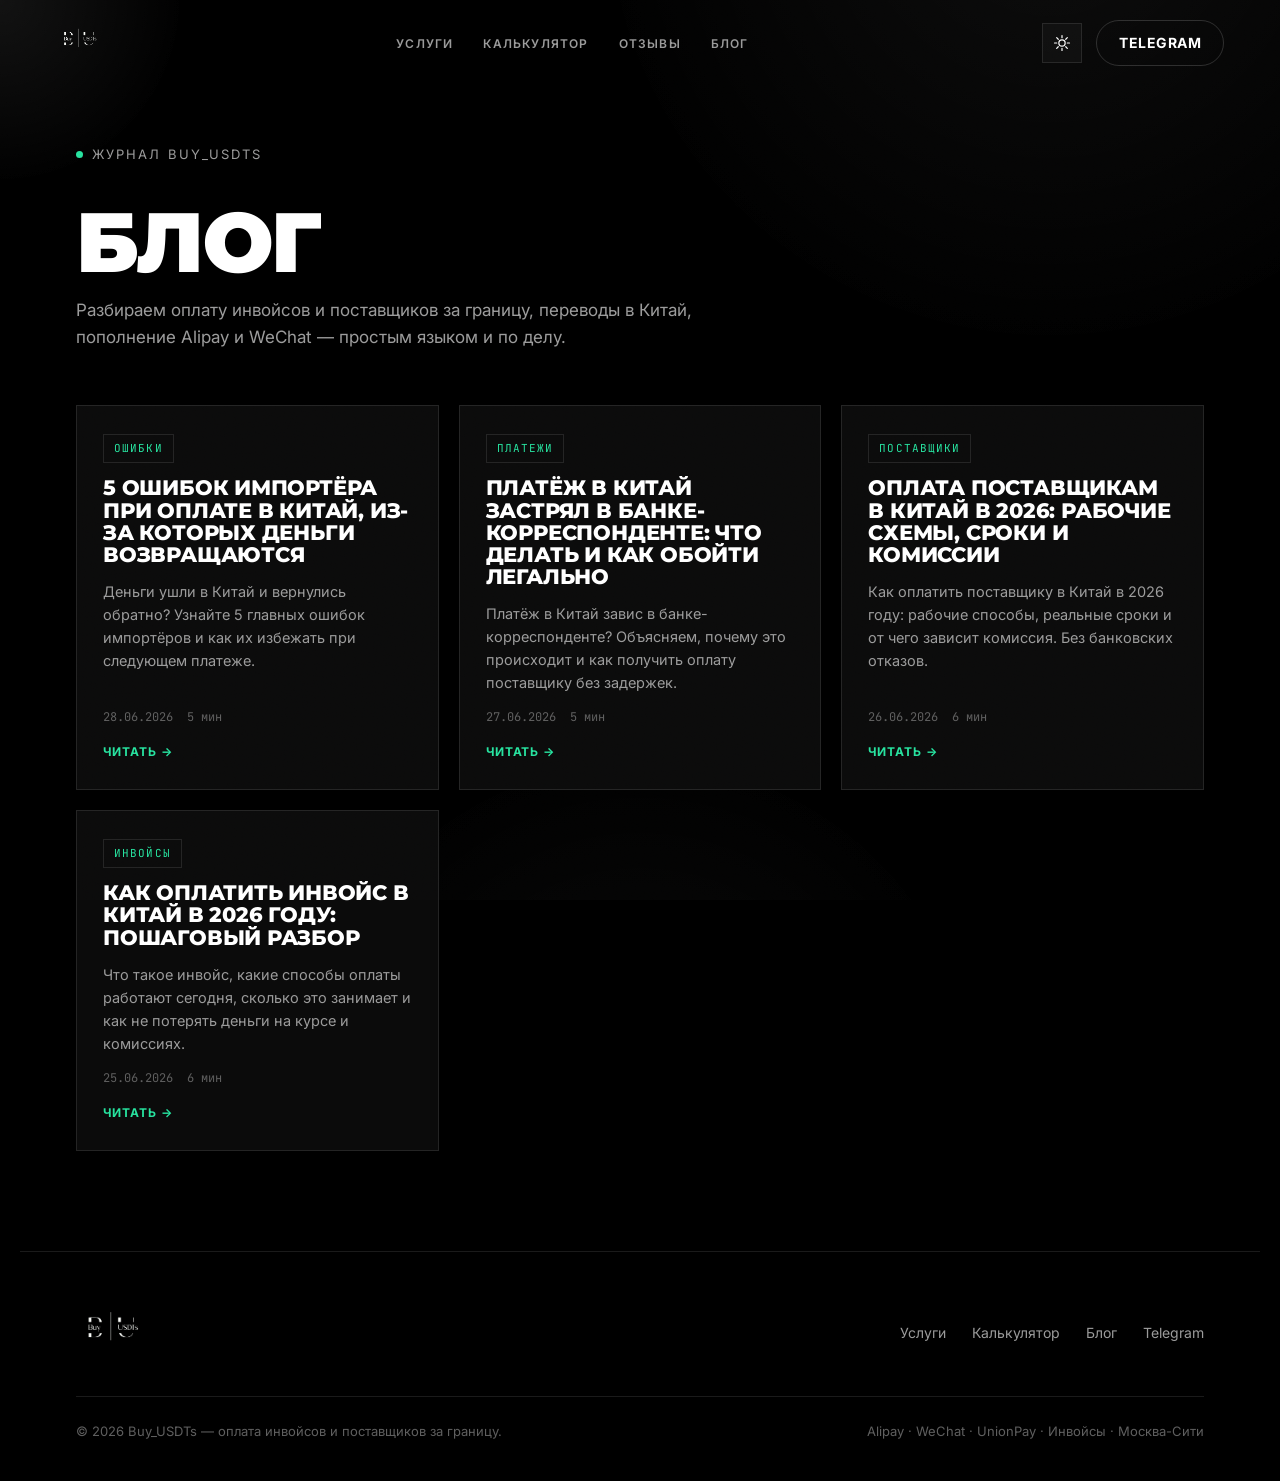
==== blog.html @ 66f0dea2 "favicon: иконка сайта — Tether-монета (favicon.ico + favicon.png)" ====
<!DOCTYPE html>
<html lang="ru">
<head>
<meta charset="UTF-8" />
<meta name="viewport" content="width=device-width, initial-scale=1.0" />
<title>Блог Buy_USDTs — оплата инвойсов, поставщиков и переводы за границу</title>
<meta name="description" content="Статьи Buy_USDTs: как оплачивать инвойсы за границу, платить поставщикам в Китай, пополнять Alipay и WeChat. Практические гайды простым языком." />
<meta name="keywords" content="оплата инвойсов, оплата поставщикам, оплата в Китай, пополнение Alipay, пополнение WeChat, международные переводы, блог" />
<link rel="canonical" href="https://buyusdtinvoice.ru/blog.html" />
<meta name="robots" content="index, follow, max-image-preview:large" />
<meta name="theme-color" content="#000000" />
<meta property="og:type" content="website" />
<meta property="og:locale" content="ru_RU" />
<meta property="og:title" content="Блог Buy_USDTs — оплата инвойсов и поставщиков за границу" />
<meta property="og:description" content="Практические статьи про оплату инвойсов, поставщиков и пополнение Alipay/WeChat простым языком." />
<meta property="og:url" content="https://buyusdtinvoice.ru/blog.html" />
<meta property="og:image" content="https://buyusdtinvoice.ru/logo.png" />
<link rel="icon" href="/favicon.ico" sizes="any" />
<link rel="icon" type="image/png" href="/favicon.png" />
<link rel="apple-touch-icon" href="/favicon.png" />
<link rel="preconnect" href="https://fonts.googleapis.com" />
<link rel="preconnect" href="https://fonts.gstatic.com" crossorigin />
<link href="https://fonts.googleapis.com/css2?family=Inter:wght@300;400;500;600;700&family=Montserrat:wght@600;700;800;900&family=Caveat:wght@500;600;700&family=JetBrains+Mono:wght@400;500&display=swap" rel="stylesheet" />
<link rel="stylesheet" href="styles.css" />
<!-- Yandex.Metrika counter -->
<script type="text/javascript">
   (function(m,e,t,r,i,k,a){m[i]=m[i]||function(){(m[i].a=m[i].a||[]).push(arguments)};m[i].l=1*new Date();for(var j=0;j<document.scripts.length;j++){if(document.scripts[j].src===r){return;}}k=e.createElement(t),a=e.getElementsByTagName(t)[0],k.async=1,k.src=r,a.parentNode.insertBefore(k,a)})(window,document,'script','https://mc.yandex.ru/metrika/tag.js?id=110149275','ym');
   ym(110149275,'init',{ssr:true,webvisor:true,clickmap:true,ecommerce:"dataLayer",accurateTrackBounce:true,trackLinks:true});
</script>
<noscript><div><img src="https://mc.yandex.ru/watch/110149275" style="position:absolute;left:-9999px;" alt="" /></div></noscript>
<!-- /Yandex.Metrika counter -->
</head>
<body>

<div class="grain" aria-hidden="true"></div>
<div class="ambient" aria-hidden="true"></div>
<div class="cursor-glow" aria-hidden="true"></div>
<div class="scroll-progress" id="scrollProgress" aria-hidden="true"></div>

<header class="nav scrolled" id="nav">
  <a href="index.html" class="brand" aria-label="Buy_USDTs — на главную">
    <img class="brand__logo" src="logo.png" alt="Buy_USDTs" />
  </a>
  <nav class="nav__links" aria-label="Основная навигация">
    <a href="index.html#services">Услуги</a>
    <a href="index.html#calc">Калькулятор</a>
    <a href="index.html#reviews">Отзывы</a>
    <a href="blog.html">Блог</a>
  </nav>
  <div class="nav__right">
    <button class="theme-toggle" id="themeToggle" aria-label="Переключить тему" title="Сменить тему">
      <svg class="theme-toggle__sun" viewBox="0 0 24 24" width="18" height="18" fill="none" stroke="currentColor" stroke-width="1.6"><circle cx="12" cy="12" r="4.2"/><path d="M12 2v3M12 19v3M2 12h3M19 12h3M4.9 4.9l2.1 2.1M17 17l2.1 2.1M19.1 4.9 17 7M7 17l-2.1 2.1" stroke-linecap="round"/></svg>
      <svg class="theme-toggle__moon" viewBox="0 0 24 24" width="18" height="18" fill="none" stroke="currentColor" stroke-width="1.6"><path d="M20 14.5A8 8 0 1 1 9.5 4a6.5 6.5 0 0 0 10.5 10.5Z" stroke-linejoin="round"/></svg>
    </button>
    <a href="https://t.me/Buy_USDTs_New" target="_blank" rel="noopener" class="btn btn--ghost nav__cta" data-magnetic><span>Telegram</span></a>
  </div>
</header>

<main class="subpage">
  <section class="blog-hero">
    <div class="eyebrow reveal"><span class="dot"></span>Журнал Buy_USDTs</div>
    <h1 class="reveal">Блог</h1>
    <p class="reveal">Разбираем оплату инвойсов и поставщиков за границу, переводы в Китай, пополнение Alipay и WeChat — простым языком и по делу.</p>
  </section>

  <div class="blog-grid" id="blogGrid">
    <!-- ARTICLES:START -->
    <a class="post-card reveal" href="blog/oshibki-importera-oplata-kitay.html">
      <span class="tag">Ошибки</span>
      <h2>5 ошибок импортёра при оплате в Китай, из-за которых деньги возвращаются</h2>
      <p>Деньги ушли в Китай и вернулись обратно? Узнайте 5 главных ошибок импортёров и как их избежать при следующем платеже.</p>
      <div class="post-meta"><time>28.06.2026</time><span>5 мин</span></div>
      <span class="post-card__more">Читать →</span>
    </a>
    <a class="post-card reveal" href="blog/platezh-zastryal-v-banke.html">
      <span class="tag">Платежи</span>
      <h2>Платёж в Китай застрял в банке-корреспонденте: что делать и как обойти легально</h2>
      <p>Платёж в Китай завис в банке-корреспонденте? Объясняем, почему это происходит и как получить оплату поставщику без задержек.</p>
      <div class="post-meta"><time>27.06.2026</time><span>5 мин</span></div>
      <span class="post-card__more">Читать →</span>
    </a>
    <a class="post-card reveal" href="blog/oplata-postavshchikam-v-kitay.html">
      <span class="tag">Поставщики</span>
      <h2>Оплата поставщикам в Китай в 2026: рабочие схемы, сроки и комиссии</h2>
      <p>Как оплатить поставщику в Китай в 2026 году: рабочие способы, реальные сроки и от чего зависит комиссия. Без банковских отказов.</p>
      <div class="post-meta"><time>26.06.2026</time><span>6 мин</span></div>
      <span class="post-card__more">Читать →</span>
    </a>
    <a class="post-card reveal" href="blog/oplata-invoysov-v-kitay.html">
      <span class="tag">Инвойсы</span>
      <h2>Как оплатить инвойс в Китай в 2026 году: пошаговый разбор</h2>
      <p>Что такое инвойс, какие способы оплаты работают сегодня, сколько это занимает и как не потерять деньги на курсе и комиссиях.</p>
      <div class="post-meta"><time>25.06.2026</time><span>6 мин</span></div>
      <span class="post-card__more">Читать →</span>
    </a>
    <!-- ARTICLES:END -->
  </div>
</main>

<footer class="footer">
  <div class="footer__top">
    <div class="brand brand--lg"><img class="brand__logo" src="logo.png" alt="Buy_USDTs" /></div>
    <nav class="footer__nav" aria-label="Подвал">
      <a href="index.html#services">Услуги</a>
      <a href="index.html#calc">Калькулятор</a>
      <a href="blog.html">Блог</a>
      <a href="https://t.me/Buy_USDTs_New" target="_blank" rel="noopener">Telegram</a>
    </nav>
  </div>
  <div class="footer__bottom">
    <span>© 2026 Buy_USDTs — оплата инвойсов и поставщиков за границу.</span>
    <span>Alipay · WeChat · UnionPay · Инвойсы · Москва-Сити</span>
  </div>
</footer>

<script src="script.js"></script>
</body>
</html>
---- styles.css ----
/* =========================================================
   MERIDIAN — premium payments site
   ========================================================= */
:root{
  --ink:#05110c;
  --ink-2:#071710;
  --panel:#0c1d15;
  --panel-2:#10241a;
  --line:rgba(201,162,74,.22);
  --line-soft:rgba(120,210,170,.10);
  --gold:#c9a24a;
  --gold-hi:#e9c878;
  --gold-deep:#a08852;
  --emerald:#13b884;
  --emerald-hi:#2fe6a8;
  --emerald-deep:#0a7d59;
  --jade:#3fd29a;
  --text:#e8f2ec;
  --muted:#8ba89b;
  --muted-2:#5d7568;
  --rad:18px;
  --ease:cubic-bezier(.22,1,.36,1);
  --maxw:1240px;
  --shadow:0 30px 80px -30px rgba(0,0,0,.85);
  --hand:"Caveat",cursive;
}

/* ---------- light theme ---------- */
[data-theme="light"]{
  --ink:#eef3ef;
  --ink-2:#e4ece6;
  --panel:#ffffff;
  --panel-2:#f6faf7;
  --line:rgba(160,136,82,.32);
  --line-soft:rgba(14,50,36,.10);
  --gold:#a07d2a;
  --gold-hi:#7a5e16;
  --gold-deep:#c9a24a;
  --emerald:#0a9468;
  --emerald-hi:#067a52;
  --emerald-deep:#13b884;
  --jade:#119468;
  --text:#0c2018;
  --muted:#566b60;
  --muted-2:#8ca093;
  --shadow:0 30px 80px -34px rgba(20,60,44,.32);
}
[data-theme="light"] .grain{mix-blend-mode:multiply;opacity:.04}
[data-theme="light"] .btn--gold{color:#fff;background:linear-gradient(180deg,var(--gold-deep),var(--gold))}
[data-theme="light"] .step__no{-webkit-text-stroke:1px var(--gold-deep)}
[data-theme="light"] .ticker{background:rgba(0,0,0,.015)}

*{box-sizing:border-box;margin:0;padding:0}
html,body{transition:background .5s var(--ease),color .5s var(--ease)}
html{scroll-behavior:smooth}
@media (prefers-reduced-motion:reduce){html{scroll-behavior:auto}}
body{
  font-family:"Manrope",system-ui,sans-serif;
  background:var(--ink);
  color:var(--text);
  line-height:1.6;
  overflow-x:hidden;
  -webkit-font-smoothing:antialiased;
}
a{color:inherit;text-decoration:none}
h1,h2,h3{font-family:"Playfair Display",Georgia,serif;font-weight:600;line-height:1.05;letter-spacing:-.01em}
.ital{font-style:italic;
  background:linear-gradient(100deg,var(--emerald-hi),var(--gold-hi));
  -webkit-background-clip:text;background-clip:text;-webkit-text-fill-color:transparent}
section{position:relative}

/* ---------- ambient / texture ---------- */
.grain{
  position:fixed;inset:0;z-index:60;pointer-events:none;opacity:.05;mix-blend-mode:overlay;
  background-image:url("data:image/svg+xml,%3Csvg xmlns='http://www.w3.org/2000/svg' width='120' height='120'%3E%3Cfilter id='n'%3E%3CfeTurbulence type='fractalNoise' baseFrequency='.9' numOctaves='2'/%3E%3C/filter%3E%3Crect width='100%25' height='100%25' filter='url(%23n)'/%3E%3C/svg%3E");
}
.ambient{
  position:fixed;inset:0;z-index:-2;pointer-events:none;
  background:
    radial-gradient(58vw 58vw at 82% -12%,rgba(19,184,132,.14),transparent 60%),
    radial-gradient(52vw 52vw at -10% 18%,rgba(201,162,74,.10),transparent 55%),
    radial-gradient(46vw 46vw at 50% 122%,rgba(19,184,132,.10),transparent 60%);
  animation:auroraShift 18s ease-in-out infinite alternate;
}
@keyframes auroraShift{50%{filter:hue-rotate(12deg) brightness(1.08)}100%{transform:translateY(-2%)}}
.cursor-glow{
  position:fixed;top:0;left:0;width:420px;height:420px;border-radius:50%;z-index:0;pointer-events:none;
  background:radial-gradient(circle,rgba(19,184,132,.12),rgba(201,162,74,.06) 45%,transparent 62%);
  transform:translate(-50%,-50%);transition:opacity .4s;opacity:0;
}
@media (hover:hover){.cursor-glow{opacity:1}}

/* ---------- scroll progress ---------- */
.scroll-progress{position:fixed;top:0;left:0;height:2px;width:0;z-index:95;
  background:linear-gradient(90deg,var(--gold),var(--gold-hi));box-shadow:0 0 12px rgba(201,162,74,.6)}

/* ---------- theme toggle ---------- */
.nav__right{display:flex;align-items:center;gap:14px}
.theme-toggle{width:40px;height:40px;border-radius:50%;border:1px solid var(--line-soft);
  background:rgba(255,255,255,.03);color:var(--text);cursor:pointer;display:grid;place-items:center;
  position:relative;transition:border-color .3s,background .3s,transform .3s var(--ease)}
.theme-toggle:hover{border-color:var(--gold);transform:rotate(18deg)}
.theme-toggle svg{position:absolute;transition:opacity .4s,transform .5s var(--ease)}
.theme-toggle__moon{opacity:0;transform:rotate(-90deg) scale(.5)}
.theme-toggle__sun{opacity:1;transform:rotate(0) scale(1)}
[data-theme="light"] .theme-toggle__sun{opacity:0;transform:rotate(90deg) scale(.5)}
[data-theme="light"] .theme-toggle__moon{opacity:1;transform:rotate(0) scale(1)}

/* ---------- preloader ---------- */
.preloader{
  position:fixed;inset:0;z-index:200;background:var(--ink);
  display:flex;flex-direction:column;align-items:center;justify-content:center;gap:22px;
  transition:opacity .8s var(--ease),visibility .8s;
}
.preloader.done{opacity:0;visibility:hidden}
.preloader__mark{
  font-family:"Playfair Display",serif;font-size:clamp(28px,6vw,54px);letter-spacing:.4em;
  color:var(--text);padding-left:.4em;
  background:linear-gradient(90deg,var(--muted-2),var(--gold-hi),var(--muted-2));
  background-size:200% 100%;-webkit-background-clip:text;background-clip:text;-webkit-text-fill-color:transparent;
  animation:shine 2.4s linear infinite;
}
@keyframes shine{to{background-position:-200% 0}}
.preloader__emblems{display:flex;gap:16px}
.pre-emblem{display:flex;align-items:center;gap:8px;font-size:14px;color:var(--muted);
  padding:9px 16px 9px 11px;border-radius:100px;border:1px solid var(--line-soft);background:rgba(255,255,255,.02);
  opacity:0;animation:preEmb .6s var(--ease) forwards}
.pre-emblem:nth-child(1){animation-delay:.25s}
.pre-emblem:nth-child(2){animation-delay:.45s}
.pre-emblem svg{border-radius:8px;box-shadow:0 6px 16px -6px rgba(0,0,0,.6)}
@keyframes preEmb{from{opacity:0;transform:translateY(10px) scale(.92)}to{opacity:1;transform:none}}
.preloader__bar{width:220px;height:2px;background:var(--line-soft);overflow:hidden}
.preloader__bar span{display:block;height:100%;width:40%;background:var(--gold);animation:load 1.2s var(--ease) infinite}
@keyframes load{0%{transform:translateX(-120%)}100%{transform:translateX(320%)}}

/* ---------- buttons ---------- */
.btn{
  position:relative;display:inline-flex;align-items:center;gap:.6em;
  padding:14px 26px;border-radius:100px;font-weight:600;font-size:15px;
  cursor:pointer;border:1px solid transparent;transition:transform .35s var(--ease),background .35s,color .35s,border-color .35s;
  will-change:transform;
}
.btn span{position:relative;z-index:1}
.btn__arr{transition:transform .35s var(--ease)}
.btn:hover .btn__arr{transform:translateX(4px)}
.btn--gold{background:linear-gradient(180deg,var(--gold-hi),var(--gold));color:#1a160c;box-shadow:0 14px 40px -14px rgba(201,162,74,.7)}
.btn--gold:hover{box-shadow:0 18px 50px -12px rgba(201,162,74,.9)}
.btn--line{border-color:var(--line);color:var(--text)}
.btn--line:hover{border-color:var(--gold);background:rgba(201,162,74,.06)}
.btn--ghost{border-color:var(--line-soft);color:var(--text);padding:11px 22px;font-size:14px}
.btn--ghost:hover{border-color:var(--gold)}
.btn--full{width:100%;justify-content:center}

/* ---------- nav ---------- */
.nav{
  position:fixed;top:0;left:0;right:0;z-index:90;
  display:flex;align-items:center;justify-content:space-between;gap:24px;
  padding:20px clamp(18px,5vw,56px);
  transition:padding .4s var(--ease),background .4s,border-color .4s,backdrop-filter .4s;
  border-bottom:1px solid transparent;
}
.nav.scrolled{
  padding-top:13px;padding-bottom:13px;
  background:rgba(10,11,13,.72);backdrop-filter:blur(16px);
  border-bottom:1px solid var(--line-soft);
}
.brand{display:flex;align-items:center;gap:10px}
.brand__logo{height:42px;width:auto;display:block;transition:height .4s var(--ease),filter .4s}
.nav.scrolled .brand__logo{height:36px}
.brand--lg .brand__logo{height:64px}
.preloader__logo{height:84px;width:auto;display:block;
  filter:drop-shadow(0 0 20px rgba(19,184,132,.25));animation:preEmb .7s var(--ease) both}
/* белый логотип → инверсия в светлой теме, чтобы был виден */
[data-theme="light"] .brand__logo,
[data-theme="light"] .preloader__logo{filter:invert(1) brightness(.22)}
.brand__glyph{color:var(--gold);display:flex}
.brand__type{font-family:"Playfair Display",serif;font-size:22px;letter-spacing:.04em}
.brand__type em{font-style:normal;color:var(--gold);font-size:.6em;vertical-align:super;letter-spacing:.18em;margin-left:2px}
.nav__links{display:flex;gap:30px}
.nav__links a{font-size:14.5px;color:var(--muted);position:relative;transition:color .3s}
.nav__links a::after{content:"";position:absolute;left:0;bottom:-5px;width:0;height:1px;background:var(--gold);transition:width .35s var(--ease)}
.nav__links a:hover{color:var(--text)}
.nav__links a:hover::after{width:100%}
@media(max-width:880px){.nav__links{display:none}}

/* ---------- HERO ---------- */
.hero{
  min-height:100vh;display:grid;grid-template-columns:1.05fr .95fr;align-items:center;gap:40px;
  padding:140px clamp(18px,5vw,56px) 60px;max-width:var(--maxw);margin:0 auto;position:relative;
}
.hero__copy{position:relative}
.note--hero{position:relative;right:auto;top:auto;transform:rotate(-4deg);
  display:inline-flex;align-items:center;gap:4px;margin-left:auto;align-self:center;
  color:var(--gold-hi);max-width:none;white-space:nowrap}
.note--hero svg{position:static;color:var(--emerald-hi);flex:none;transform:translateY(2px)}
@media(max-width:980px){.note--hero{margin-left:0}}
@media(max-width:680px){.note{display:none}}
/* hook badge with payment emblems */
.hook{display:inline-flex;align-items:center;flex-wrap:wrap;gap:10px;margin-bottom:22px;
  padding:9px 18px 9px 10px;border-radius:100px;
  background:linear-gradient(100deg,rgba(22,119,255,.10),rgba(7,193,96,.10));
  border:1px solid var(--line-soft);backdrop-filter:blur(8px);
  box-shadow:0 10px 30px -16px rgba(0,0,0,.6)}
.hook__emblem{display:inline-flex;align-items:center;gap:7px;font-size:14px;font-weight:600;color:var(--text);
  padding:5px 12px 5px 6px;border-radius:100px;background:rgba(255,255,255,.04);
  transition:transform .35s var(--ease)}
.hook__emblem:hover{transform:translateY(-2px)}
.hook__emblem svg{border-radius:7px}
.hook__emblem--ali{box-shadow:inset 0 0 0 1px rgba(22,119,255,.35)}
.hook__emblem--wechat{box-shadow:inset 0 0 0 1px rgba(7,193,96,.35)}
.hook__plus{color:var(--muted);font-weight:600}
.hook__text{font-size:14px;color:var(--muted);padding-left:6px;border-left:1px solid var(--line-soft);margin-left:2px}
@media(max-width:520px){.hook__text{border-left:none;padding-left:0;font-size:13px}}

.eyebrow{display:inline-flex;align-items:center;gap:9px;font-size:13px;letter-spacing:.16em;text-transform:uppercase;color:var(--muted);margin-bottom:26px}
.eyebrow .dot{width:7px;height:7px;border-radius:50%;background:var(--gold);box-shadow:0 0 0 0 rgba(201,162,74,.6);animation:pulse 2.4s infinite}
@keyframes pulse{0%{box-shadow:0 0 0 0 rgba(201,162,74,.5)}70%{box-shadow:0 0 0 10px rgba(201,162,74,0)}100%{box-shadow:0 0 0 0 rgba(201,162,74,0)}}
.hero__title{font-size:clamp(38px,6.2vw,76px);margin-bottom:24px}
.hero__lede{font-size:clamp(16px,1.4vw,19px);color:var(--muted);max-width:46ch;margin-bottom:36px}
.hero__actions{display:flex;flex-wrap:wrap;gap:14px;margin-bottom:54px}
.hero__stats{display:flex;gap:clamp(18px,4vw,52px)}
.stat b{font-family:"Playfair Display",serif;font-size:clamp(26px,3vw,40px);color:var(--gold-hi);display:block;line-height:1}
.stat small{font-size:13px;color:var(--muted);display:block;margin-top:6px;max-width:14ch}
.hero__scroll{position:absolute;bottom:26px;left:clamp(18px,5vw,56px);font-size:12px;letter-spacing:.18em;text-transform:uppercase;color:var(--muted-2);display:flex;align-items:center;gap:10px}
.hero__scroll span{width:30px;height:1px;background:var(--muted-2);position:relative;overflow:hidden}
.hero__scroll span::after{content:"";position:absolute;inset:0;background:var(--gold);transform:translateX(-100%);animation:scrollline 2s var(--ease) infinite}
@keyframes scrollline{50%{transform:translateX(0)}100%{transform:translateX(100%)}}

/* ===== hero particle network ===== */
.hero__net{position:absolute;inset:0;width:100%;height:100%;z-index:-1;pointer-events:none;opacity:.9}

/* split headline reveal */
.hero__title .word{display:inline-block;overflow:hidden;vertical-align:top}
.hero__title .word>span{display:inline-block;transform:translateY(110%);transition:transform .9s var(--ease)}
.hero__title.shown .word>span{transform:translateY(0)}

/* ===== SCENE (train route) ===== */
.scene{position:relative;height:min(72vh,560px);border-radius:24px;overflow:hidden;border:1px solid var(--line-soft);background:linear-gradient(180deg,#0c0f15 0%,#0a0c10 60%,#08090c 100%)}
.scene__sky{position:absolute;inset:0;background:radial-gradient(120% 80% at 70% 18%,rgba(201,162,74,.12),transparent 55%)}
.scene__sun{position:absolute;top:14%;right:16%;width:120px;height:120px;border-radius:50%;
  background:radial-gradient(circle,rgba(230,196,118,.55),rgba(201,162,74,.12) 55%,transparent 70%);
  filter:blur(2px);animation:breathe 6s ease-in-out infinite}
@keyframes breathe{50%{transform:scale(1.08);opacity:.85}}
.stars{position:absolute;inset:0}
.stars i{position:absolute;width:2px;height:2px;border-radius:50%;background:#fff;opacity:.35;animation:tw 3s ease-in-out infinite}
@keyframes tw{50%{opacity:.9}}

.skyline{position:absolute;bottom:64px;color:rgba(201,162,74,.45);will-change:transform}
.skyline svg{width:300px;height:160px;display:block}
.skyline--moscow{left:2%}
.skyline--china{right:2%;color:rgba(95,174,143,.5)}
.skyline--far{left:0;right:0;bottom:80px;height:90px;background:
  linear-gradient(180deg,transparent,rgba(201,162,74,.04)),
  repeating-linear-gradient(90deg,transparent 0 38px,rgba(255,255,255,.025) 38px 40px);opacity:.5}
.skyline__tag{position:absolute;bottom:-2px;left:50%;transform:translateX(-50%);font-family:"JetBrains Mono",monospace;font-size:10px;letter-spacing:.2em;color:var(--muted-2);white-space:nowrap}

.rail{position:absolute;left:0;right:0;bottom:48px;height:2px}
.rail__line{position:absolute;inset:0;background:linear-gradient(90deg,transparent,rgba(201,162,74,.5) 12%,rgba(201,162,74,.5) 88%,transparent)}
.rail::after{content:"";position:absolute;top:6px;left:0;right:0;height:10px;
  background-image:repeating-linear-gradient(90deg,rgba(201,162,74,.28) 0 2px,transparent 2px 26px)}

.train{position:absolute;bottom:40px;left:0;width:300px;will-change:transform;
  animation:ride 11s linear infinite}
.train__svg{width:300px;height:auto;filter:drop-shadow(0 10px 18px rgba(0,0,0,.6))}
@keyframes ride{
  0%{transform:translateX(-340px)}
  100%{transform:translateX(calc(100% + 760px))}
}
.train__wheels circle{transform-box:fill-box;transform-origin:center;animation:spin 1.1s linear infinite}
@keyframes spin{to{transform:rotate(360deg)}}
.train__glow{position:absolute;top:30%;left:6%;width:60px;height:30px;border-radius:50%;
  background:radial-gradient(circle,rgba(230,196,118,.6),transparent 70%);filter:blur(4px)}
.train__steam{position:absolute;top:-6px;left:12%;width:10px;height:10px;border-radius:50%;
  background:rgba(255,255,255,.25);filter:blur(3px);animation:steam 1.6s ease-out infinite}
@keyframes steam{0%{transform:translate(0,0) scale(.6);opacity:.5}100%{transform:translate(-26px,-40px) scale(1.8);opacity:0}}

.paycard{
  position:absolute;top:9%;left:7%;width:260px;padding:18px;border-radius:16px;
  background:linear-gradient(180deg,rgba(23,26,32,.9),rgba(14,16,19,.92));
  border:1px solid var(--line);backdrop-filter:blur(10px);box-shadow:var(--shadow);
  animation:floaty 7s ease-in-out infinite;
}
@keyframes floaty{50%{transform:translateY(-12px)}}
.paycard__head{display:flex;gap:14px;margin-bottom:14px}
.paycard__brand{display:flex;align-items:center;gap:6px;font-size:12px;color:var(--muted)}
.pay-ali,.pay-wechat{width:16px;height:16px;border-radius:5px;display:inline-block}
.pay-ali{background:linear-gradient(135deg,#1677ff,#00a0e9)}
.pay-wechat{background:linear-gradient(135deg,#2dc100,#7bdc4e)}
.paycard__row{display:flex;justify-content:space-between;align-items:center;font-size:13px;color:var(--muted);padding:5px 0}
.paycard__row b{color:var(--text);font-family:"JetBrains Mono",monospace;font-weight:500}
.paycard__amt{color:var(--gold-hi)!important;font-size:16px!important}
.paycard__bar{height:4px;border-radius:4px;background:var(--line-soft);margin:12px 0;overflow:hidden}
.paycard__bar i{display:block;height:100%;width:0;background:linear-gradient(90deg,var(--gold),var(--gold-hi));animation:fill 7s var(--ease) infinite}
@keyframes fill{0%,10%{width:0}55%,100%{width:100%}}
.paycard__state{display:flex;align-items:center;gap:9px;font-size:12.5px;color:var(--muted);opacity:0;animation:confirm 7s var(--ease) infinite}
@keyframes confirm{0%,55%{opacity:0;transform:translateY(4px)}65%,100%{opacity:1;transform:translateY(0)}}
.paycard__check{width:26px;height:26px;border-radius:50%;display:grid;place-items:center;background:rgba(95,174,143,.16);color:var(--jade);flex:none}

/* ---------- kinetic marquee ---------- */
.kinetic{padding:clamp(40px,7vw,90px) 0;overflow:hidden;border-block:1px solid var(--line-soft);
  background:linear-gradient(180deg,transparent,rgba(19,184,132,.03),transparent)}
.kinetic__row{overflow:hidden;display:flex}
.kinetic__track{display:flex;align-items:center;gap:34px;white-space:nowrap;width:max-content;
  animation:kinscroll 26s linear infinite;will-change:transform}
.kinetic__track--rev{animation-direction:reverse;animation-duration:32s}
.kinetic__track span{font-family:"Playfair Display",serif;font-weight:700;
  font-size:clamp(46px,10vw,128px);line-height:.95;letter-spacing:-.02em;
  background:linear-gradient(180deg,var(--text),var(--muted));-webkit-background-clip:text;background-clip:text;-webkit-text-fill-color:transparent;
  transition:all .4s}
.kinetic__track span.out{-webkit-text-fill-color:transparent;-webkit-text-stroke:1.4px var(--emerald-deep);color:transparent;background:none}
.kinetic__track:hover span.out{-webkit-text-stroke-color:var(--gold)}
.kinetic__track i{font-style:normal;color:var(--gold);font-size:clamp(20px,3vw,40px)}
@keyframes kinscroll{to{transform:translateX(-50%)}}

/* ---------- ticker ---------- */
.ticker{border-block:1px solid var(--line-soft);background:rgba(255,255,255,.015);overflow:hidden;padding:18px 0}
.ticker__track{display:flex;gap:34px;white-space:nowrap;width:max-content;animation:marquee 32s linear infinite;color:var(--muted-2)}
.ticker__track span{font-family:"JetBrains Mono",monospace;font-size:14px;letter-spacing:.08em}
.ticker__track span:not(:nth-child(2n)){color:var(--muted)}
@keyframes marquee{to{transform:translateX(-50%)}}

/* ---------- section heads ---------- */
.sec-head{max-width:var(--maxw);margin:0 auto;padding:clamp(80px,12vw,140px) clamp(18px,5vw,56px) 50px}
.sec-num{font-family:"JetBrains Mono",monospace;font-size:13px;color:var(--emerald-hi);letter-spacing:.2em}
.sec-head h2{font-size:clamp(32px,5vw,58px);margin:14px 0 16px}
.sec-head p{color:var(--muted);max-width:54ch;font-size:17px}

/* ---------- services ---------- */
.cards{max-width:var(--maxw);margin:0 auto;padding:0 clamp(18px,5vw,56px) 40px;
  display:grid;grid-template-columns:repeat(4,1fr);gap:18px}
.card{position:relative;padding:30px 26px 34px;border-radius:var(--rad);
  background:linear-gradient(180deg,var(--panel),var(--ink-2));border:1px solid var(--line-soft);
  overflow:hidden;transition:transform .5s var(--ease),border-color .5s,background .5s;
  transform-style:preserve-3d;will-change:transform}
.card:hover{border-color:var(--line);background:linear-gradient(180deg,var(--panel-2),var(--ink-2))}
.card__ico{width:54px;height:54px;color:var(--emerald-hi);margin-bottom:22px;transition:transform .5s var(--ease)}
.card:hover .card__ico{transform:translateY(-3px) scale(1.06)}
.card__ico svg{width:100%;height:100%}
.card h3{font-size:21px;margin-bottom:10px}
.card p{font-size:14.5px;color:var(--muted)}
.card__edge{position:absolute;left:0;top:0;height:100%;width:2px;background:linear-gradient(180deg,var(--gold),transparent);
  transform:scaleY(0);transform-origin:top;transition:transform .5s var(--ease)}
.card:hover .card__edge{transform:scaleY(1)}
.card--accent{background:linear-gradient(180deg,rgba(201,162,74,.10),var(--ink-2));border-color:var(--line)}
.card__badge{position:absolute;top:18px;right:18px;font-family:"JetBrains Mono",monospace;font-size:10.5px;letter-spacing:.08em;
  color:var(--gold-hi);border:1px solid var(--line);padding:4px 9px;border-radius:100px}
@media(max-width:1000px){.cards{grid-template-columns:repeat(2,1fr)}}
@media(max-width:560px){.cards{grid-template-columns:1fr}}

/* ---------- calculator ---------- */
.calc__wrap{max-width:var(--maxw);margin:0 auto;padding:0 clamp(18px,5vw,56px) 40px;
  display:grid;grid-template-columns:1.5fr 1fr;gap:22px;align-items:start}
.calc__panel{position:relative;padding:clamp(24px,3vw,38px);border-radius:24px;
  background:linear-gradient(160deg,rgba(255,255,255,.07),rgba(255,255,255,.02));
  backdrop-filter:blur(26px) saturate(1.15);-webkit-backdrop-filter:blur(26px) saturate(1.15);
  border:1px solid rgba(255,255,255,.12);
  box-shadow:var(--shadow),inset 0 1px 0 rgba(255,255,255,.12)}
[data-theme="light"] .calc__panel{background:linear-gradient(160deg,rgba(255,255,255,.55),rgba(255,255,255,.30));
  border-color:rgba(20,60,44,.14)}
.calc__field{margin-bottom:14px}
.calc__field label{display:block;font-size:13px;color:var(--muted);letter-spacing:.04em;margin-bottom:9px}
.calc__input{display:flex;align-items:center;gap:14px;background:rgba(10,11,13,.45);
  border:1px solid var(--line-soft);border-radius:14px;padding:6px 6px 6px 18px;transition:border-color .3s}
[data-theme="light"] .calc__input{background:rgba(255,255,255,.6)}
.calc__input:focus-within{border-color:var(--gold)}
.calc__input input{flex:1;background:none;border:none;color:var(--text);font-size:clamp(22px,3vw,30px);
  font-family:"Playfair Display",serif;outline:none;min-width:0;width:100%}
.calc__input--out span{flex:1;font-size:clamp(22px,3vw,30px);font-family:"Playfair Display",serif;color:var(--gold-hi);padding:8px 0}
.calc__cur{display:flex;flex-wrap:wrap;gap:4px;background:rgba(0,0,0,.25);border-radius:11px;padding:4px;flex:none;justify-content:flex-end}
[data-theme="light"] .calc__cur{background:rgba(40,32,14,.06)}
.calc__cur button{border:none;background:none;color:var(--muted);font-family:"JetBrains Mono",monospace;
  font-size:13px;padding:8px 10px;border-radius:8px;cursor:pointer;transition:all .25s}
.calc__cur button:hover{color:var(--text)}
.calc__cur button.active{background:linear-gradient(180deg,var(--gold-hi),var(--gold));color:#1a160c;font-weight:600}
[data-theme="light"] .calc__cur button.active{color:#fff;background:linear-gradient(180deg,var(--gold-deep),var(--gold))}
.calc__swap{width:42px;height:42px;margin:-4px auto;border-radius:50%;display:grid;place-items:center;
  border:1px solid var(--line);background:var(--panel);color:var(--gold);cursor:pointer;position:relative;z-index:1;
  transition:transform .4s var(--ease),border-color .3s}
.calc__swap:hover{transform:rotate(180deg);border-color:var(--gold)}
.calc__meta{display:grid;grid-template-columns:repeat(3,1fr);gap:12px;margin:20px 0;
  padding:18px;border-radius:14px;background:rgba(0,0,0,.18);border:1px solid var(--line-soft)}
[data-theme="light"] .calc__meta{background:rgba(40,32,14,.04)}
.calc__meta span{display:block;font-size:12px;color:var(--muted);margin-bottom:5px}
.calc__meta b{font-family:"JetBrains Mono",monospace;font-size:15px;color:var(--text);font-weight:500}
.calc__meta .calc__fee{color:var(--jade)}
.calc__disclaimer{font-size:11.5px;color:var(--muted-2);text-align:center;margin-top:12px}

.calc__aside{position:sticky;top:100px}
.rateboard{padding:24px;border-radius:20px;border:1px solid rgba(255,255,255,.10);
  background:linear-gradient(180deg,rgba(255,255,255,.055),rgba(255,255,255,.015));
  backdrop-filter:blur(22px) saturate(1.1);-webkit-backdrop-filter:blur(22px) saturate(1.1);
  box-shadow:inset 0 1px 0 rgba(255,255,255,.10)}
[data-theme="light"] .rateboard{background:linear-gradient(180deg,rgba(255,255,255,.5),rgba(255,255,255,.28));
  border-color:rgba(20,60,44,.12)}
.rateboard__head{display:flex;align-items:center;gap:9px;font-size:13px;letter-spacing:.14em;
  text-transform:uppercase;color:var(--muted);margin-bottom:18px;font-family:"JetBrains Mono",monospace}
.rateboard__live{width:8px;height:8px;border-radius:50%;background:var(--jade);box-shadow:0 0 0 0 rgba(95,174,143,.6);animation:pulse 2.2s infinite}
.rateboard ul{list-style:none;display:grid;gap:2px}
.rateboard li{display:flex;align-items:center;justify-content:space-between;padding:13px 4px;border-bottom:1px solid var(--line-soft)}
.rateboard li:last-child{border-bottom:none}
.rateboard__pair{font-family:"JetBrains Mono",monospace;font-size:14px;color:var(--text)}
.rateboard__val{display:flex;align-items:center;gap:8px;font-family:"JetBrains Mono",monospace;font-size:14px;color:var(--text)}
.rateboard__delta{font-size:11px;padding:2px 6px;border-radius:6px}
.rateboard__delta.up{color:var(--jade);background:rgba(95,174,143,.12)}
.rateboard__delta.down{color:#c97a5f;background:rgba(201,122,95,.12)}
.rateboard__num.flash{animation:flash .6s var(--ease)}
@keyframes flash{0%{color:var(--gold-hi)}100%{color:var(--text)}}
@media(max-width:880px){.calc__wrap{grid-template-columns:1fr}.calc__aside{position:static}}

/* ---------- process ---------- */
.steps{max-width:var(--maxw);margin:0 auto;padding:0 clamp(18px,5vw,56px) 40px;
  display:grid;grid-template-columns:repeat(3,1fr);gap:22px;position:relative}
.steps__progress{position:absolute;top:0;left:clamp(18px,5vw,56px);right:clamp(18px,5vw,56px);height:1px;background:var(--line-soft)}
.steps__progress i{display:block;height:100%;width:0;background:linear-gradient(90deg,var(--gold),var(--gold-hi));transition:width 1.2s var(--ease)}
.step{padding-top:34px}
.step__no{font-family:"Playfair Display",serif;font-size:54px;color:transparent;-webkit-text-stroke:1px var(--gold-deep);display:block;line-height:1;margin-bottom:16px}
.step h3{font-size:23px;margin-bottom:10px}
.step p{color:var(--muted);font-size:15px;max-width:34ch}
@media(max-width:780px){.steps{grid-template-columns:1fr;gap:14px}.step{padding-top:22px}}

/* ---------- advantages ---------- */
.adv-grid{max-width:var(--maxw);margin:0 auto;padding:0 clamp(18px,5vw,56px) 40px;
  display:grid;grid-template-columns:repeat(3,1fr);gap:18px}
.adv{padding:32px 28px;border-radius:var(--rad);border:1px solid var(--line-soft);
  background:linear-gradient(180deg,var(--panel),var(--ink-2));transition:transform .5s var(--ease),border-color .5s}
.adv:hover{transform:translateY(-6px);border-color:var(--line)}
.adv--wide{grid-column:span 2}
.adv__ico{width:46px;height:46px;color:var(--emerald-hi);margin-bottom:18px}
.adv__ico svg{width:100%;height:100%}
.adv h3{font-size:22px;margin-bottom:10px}
.adv p{color:var(--muted);font-size:15px}
@media(max-width:820px){.adv-grid{grid-template-columns:1fr}.adv--wide{grid-column:auto}}

/* ---------- trust ---------- */
.trust{max-width:var(--maxw);margin:0 auto;padding:clamp(90px,13vw,160px) clamp(18px,5vw,56px);
  display:grid;grid-template-columns:1.2fr .8fr;align-items:center;gap:40px;position:relative}
.trust__kicker{font-family:"JetBrains Mono",monospace;font-size:13px;letter-spacing:.2em;color:var(--gold);margin:14px 0 6px;text-transform:uppercase}
.trust__line{font-size:clamp(48px,9vw,120px);line-height:.95}
.trust__sub{color:var(--muted);font-size:17px;max-width:48ch;margin-top:24px}
.trust__orbits{position:relative;height:300px;display:grid;place-items:center}
.trust__orbits span{position:absolute;border:1px solid var(--line);border-radius:50%}
.trust__orbits span:nth-child(1){width:120px;height:120px;animation:orbit 18s linear infinite}
.trust__orbits span:nth-child(2){width:210px;height:210px;border-color:var(--line-soft);animation:orbit 28s linear infinite reverse}
.trust__orbits span:nth-child(3){width:300px;height:300px;border-color:var(--line-soft);animation:orbit 38s linear infinite}
.trust__orbits span::before{content:"";position:absolute;top:-3px;left:50%;width:6px;height:6px;border-radius:50%;background:var(--gold)}
.trust__orbits i{font-style:normal;font-size:34px;color:var(--gold-hi);text-shadow:0 0 24px rgba(230,196,118,.5)}
@keyframes orbit{to{transform:rotate(360deg)}}
@media(max-width:820px){.trust{grid-template-columns:1fr}.trust__orbits{display:none}}

/* ---------- reviews ---------- */
.reviews__head{position:relative}
.ya-rating{display:inline-flex;align-items:center;gap:12px;margin-top:22px;padding:12px 20px;border-radius:100px;
  background:rgba(255,255,255,.03);border:1px solid var(--line-soft);transition:border-color .3s,transform .35s var(--ease)}
.ya-rating:hover{border-color:var(--gold);transform:translateY(-2px)}
.ya-rating__num{font-family:"Playfair Display",serif;font-size:30px;color:var(--gold-hi);line-height:1}
.ya-rating__stars{color:var(--gold);letter-spacing:2px;font-size:16px}
.ya-rating__meta{font-size:13px;color:var(--muted)}
.ya-rating__meta b{color:var(--text)}

.reviews__grid{max-width:var(--maxw);margin:0 auto;padding:0 clamp(18px,5vw,56px) 30px;
  display:grid;grid-template-columns:repeat(4,1fr);gap:18px}
@media(max-width:1000px){.reviews__grid{grid-template-columns:repeat(2,1fr)}}
@media(max-width:560px){.reviews__grid{grid-template-columns:1fr}}
.review{margin:0;padding:26px 24px;border-radius:var(--rad);border:1px solid var(--line-soft);
  background:linear-gradient(180deg,var(--panel),var(--ink-2));display:flex;flex-direction:column;gap:14px;
  rotate:var(--rr,0deg);transition:transform .5s var(--ease),border-color .5s,rotate .5s var(--ease)}
.review:hover{border-color:var(--line);transform:translateY(-5px);rotate:0deg}
.reviews__grid .review:nth-child(4n+1){--rr:-1deg}
.reviews__grid .review:nth-child(4n+2){--rr:.8deg}
.reviews__grid .review:nth-child(4n+3){--rr:-.6deg}
.reviews__grid .review:nth-child(4n){--rr:1.2deg}
.review__stars{color:var(--gold);letter-spacing:2px;font-size:15px}
.review blockquote{margin:0;font-size:15px;color:var(--text);line-height:1.55;flex:1}
.review figcaption{display:flex;align-items:center;gap:10px;border-top:1px solid var(--line-soft);padding-top:14px}
.review__av{width:34px;height:34px;border-radius:50%;display:grid;place-items:center;flex:none;
  background:linear-gradient(135deg,var(--emerald-deep),var(--emerald));color:#04130d;font-weight:700;font-size:15px}
.review figcaption b{font-size:14px;color:var(--text);font-weight:600}
.review figcaption time{font-size:12px;color:var(--muted-2);margin-left:auto}
.reviews__cta{max-width:var(--maxw);margin:0 auto;padding:8px clamp(18px,5vw,56px) 0;display:flex;justify-content:center}

/* ---------- contacts (NAP) ---------- */
.cta__contacts{display:flex;flex-direction:column;gap:4px;margin-top:18px;font-style:normal}
.cta__contacts a{font-family:"Playfair Display",serif;font-size:22px;color:var(--gold-hi)}
.cta__contacts span{font-size:13px;color:var(--muted)}
.footer__nap{display:flex;flex-wrap:wrap;align-items:center;gap:8px 22px;padding:22px 0 4px;font-style:normal}
.footer__nap a{color:var(--gold-hi);font-weight:600}
.footer__nap span{font-size:13.5px;color:var(--muted)}

/* ---------- CTA ---------- */
.cta{max-width:var(--maxw);margin:0 auto;padding:0 clamp(18px,5vw,56px) clamp(80px,12vw,130px)}
.cta__card{display:grid;grid-template-columns:1fr 1fr;gap:clamp(30px,5vw,60px);
  padding:clamp(34px,5vw,60px);border-radius:26px;position:relative;overflow:hidden;
  background:linear-gradient(135deg,rgba(201,162,74,.10),var(--panel) 45%,var(--ink-2));
  border:1px solid var(--line);box-shadow:var(--shadow)}
.cta__card::before{content:"";position:absolute;top:-40%;right:-10%;width:380px;height:380px;border-radius:50%;
  background:radial-gradient(circle,rgba(201,162,74,.18),transparent 65%);pointer-events:none}
.cta__text h2{font-size:clamp(30px,4vw,46px);margin-bottom:14px}
.cta__text p{color:var(--muted);max-width:38ch;margin-bottom:26px}
.cta__list{list-style:none;display:grid;gap:12px}
.cta__list li{display:flex;gap:10px;font-size:15px;color:var(--text)}
.cta__list span{color:var(--gold)}
.cta__tg{display:inline-flex;align-items:center;gap:11px;margin-top:24px;padding:13px 20px;border-radius:100px;
  background:rgba(19,184,132,.10);border:1px solid var(--line-soft);color:var(--text);font-size:14.5px;
  transition:border-color .3s,background .3s,transform .35s var(--ease);will-change:transform}
.cta__tg:hover{border-color:var(--emerald);background:rgba(19,184,132,.16)}
.cta__tg svg{color:var(--emerald-hi)}
.cta__tg b{color:var(--emerald-hi);font-weight:600}
.cta__form{display:grid;gap:14px;position:relative;z-index:1}
.cta__form label{display:grid;gap:7px;font-size:13px;color:var(--muted);letter-spacing:.02em}
.cta__form input,.cta__form select{
  background:rgba(10,11,13,.6);border:1px solid var(--line-soft);border-radius:12px;
  padding:13px 15px;color:var(--text);font-family:inherit;font-size:15px;transition:border-color .3s,background .3s}
.cta__form input:focus,.cta__form select:focus{outline:none;border-color:var(--gold);background:rgba(10,11,13,.85)}
.cta__form input::placeholder{color:var(--muted-2)}
.cta__form select{appearance:none;cursor:pointer}
.cta__note{font-size:12px;color:var(--muted-2);text-align:center}
.cta__note.ok{color:var(--jade)}
@media(max-width:780px){.cta__card{grid-template-columns:1fr}}

/* ---------- footer ---------- */
.footer{border-top:1px solid var(--line-soft);max-width:var(--maxw);margin:0 auto;padding:50px clamp(18px,5vw,56px) 40px}
.footer__top{display:flex;justify-content:space-between;align-items:center;flex-wrap:wrap;gap:20px;padding-bottom:30px;border-bottom:1px solid var(--line-soft)}
.brand--lg .brand__type{font-size:28px}
.footer__nav{display:flex;gap:26px}
.footer__nav a{color:var(--muted);font-size:14px;transition:color .3s}
.footer__nav a:hover{color:var(--gold)}
.footer__bottom{display:flex;justify-content:space-between;flex-wrap:wrap;gap:10px;padding-top:24px;color:var(--muted-2);font-size:13px}

/* =========================================================
   HAND-MADE LAYER — пометки, обводки, скотч, подпись
   ========================================================= */
.hand{font-family:var(--hand);font-weight:600;color:var(--gold-hi);line-height:1}

/* рукописная заметка на полях */
.note{position:absolute;font-family:var(--hand);font-weight:600;
  font-size:clamp(17px,1.9vw,25px);color:var(--emerald-hi);line-height:1.05;
  transform:rotate(-4deg);pointer-events:none;z-index:3;max-width:18ch}
.note--gold{color:var(--gold-hi)}
.note svg{position:absolute;overflow:visible}

/* нарисованное от руки подчёркивание под заголовками секций */
.sec-head h2{position:relative;display:inline-block}
.sec-head h2::after{content:"";position:absolute;left:2%;right:-2%;bottom:-14px;height:14px;
  background:no-repeat center/100% 100%;
  background-image:url("data:image/svg+xml,%3Csvg xmlns='http://www.w3.org/2000/svg' viewBox='0 0 300 16' preserveAspectRatio='none'%3E%3Cpath d='M4 11 C60 4 110 13 160 8 S250 3 296 10' fill='none' stroke='%23c9a24a' stroke-width='3.4' stroke-linecap='round'/%3E%3C/svg%3E");
  opacity:.85;transform:scaleX(0);transform-origin:left;transition:transform 1s var(--ease) .15s}
.sec-head.in h2::after{transform:scaleX(1)}

/* подчёркивание ключевой фразы (инлайн svg, рисуется) */
.uline{position:relative;white-space:nowrap}
.uline__svg{position:absolute;left:-2%;width:104%;bottom:-.5em;height:.55em;overflow:visible}
.uline__svg path{fill:none;stroke:var(--emerald-hi);stroke-width:4;stroke-linecap:round;
  stroke-dasharray:340;stroke-dashoffset:340;transition:stroke-dashoffset 1.1s var(--ease) .5s}
.reveal.in .uline__svg path{stroke-dashoffset:0}

/* обводка-кружок от руки */
.circled{position:relative}
.circled__svg{position:absolute;left:-12%;top:-22%;width:124%;height:150%;overflow:visible;pointer-events:none}
.circled__svg path{fill:none;stroke:var(--gold-hi);stroke-width:3;stroke-linecap:round;
  stroke-dasharray:520;stroke-dashoffset:520;transition:stroke-dashoffset 1.3s var(--ease) .8s}
.reveal.in .circled__svg path{stroke-dashoffset:0}

/* скотч поверх карточек */
.card{rotate:var(--rot,0deg);transition:transform .5s var(--ease),border-color .5s,background .5s,rotate .5s var(--ease)}
.card::before{content:"";position:absolute;top:-9px;left:50%;width:62px;height:20px;
  transform:translateX(-50%) rotate(var(--tape,-3deg));z-index:2;
  background:linear-gradient(120deg,rgba(233,200,120,.22),rgba(233,200,120,.10));
  border:1px solid rgba(233,200,120,.20);
  box-shadow:0 2px 8px -3px rgba(0,0,0,.5);opacity:.9}
.card:hover{rotate:0deg}
.cards .card:nth-child(1){--rot:-1.4deg;--tape:-6deg}
.cards .card:nth-child(2){--rot:1deg;--tape:4deg}
.cards .card:nth-child(3){--rot:-.6deg;--tape:-2deg}
.cards .card:nth-child(4){--rot:1.6deg;--tape:5deg}
[data-theme="light"] .card::before{background:linear-gradient(120deg,rgba(160,125,42,.18),rgba(160,125,42,.07));border-color:rgba(160,125,42,.18)}

/* рукописный «хит» на акцентной карточке */
.card__badge{font-family:var(--hand);font-weight:700;font-size:16px;letter-spacing:0;
  text-transform:none;color:var(--gold-hi);border:none;padding:0;top:14px;right:16px;transform:rotate(6deg)}
.card__badge::before{content:"★ ";}

/* подпись от руки */
.signature{font-family:var(--hand);font-weight:600;color:var(--gold-hi);
  font-size:clamp(26px,3.2vw,40px);transform:rotate(-3deg);display:inline-block;margin-top:18px}
.signature small{display:block;font-family:"Manrope",sans-serif;font-weight:400;font-size:12.5px;
  letter-spacing:.18em;text-transform:uppercase;color:var(--muted-2);transform:rotate(3deg);margin-top:6px}

/* «звёздочки»-каракули */
.doodle-star{position:absolute;font-family:var(--hand);color:var(--gold-hi);opacity:.7;pointer-events:none}

/* приглушаем «нейросетевое» свечение сети, чтобы выглядело тише и человечнее */
.hero__net{opacity:.5}

/* ---------- reveal ---------- */
.reveal{opacity:0;transform:translateY(28px);transition:opacity .9s var(--ease),transform .9s var(--ease)}
.reveal.in{opacity:1;transform:none}
@media (prefers-reduced-motion:reduce){
  .reveal{opacity:1;transform:none;transition:none}
  .train,.train__wheels circle,.paycard,.ticker__track,.scene__sun,.stars i,
  .kinetic__track,.ambient,.preloader__mark{animation:none!important}
  .hero__title .word>span{transform:none}
}

/* ---------- responsive hero ---------- */
@media(max-width:980px){
  .hero{grid-template-columns:1fr;gap:30px;padding-top:120px}
  .scene{height:min(56vh,440px)}
  .paycard{width:220px}
}
@media(max-width:480px){
  .hero__stats{gap:18px}
  .paycard{left:4%;width:200px;padding:14px}
  .skyline svg{width:200px}
}

/* =========================================================
   NIKE-STYLE BLACK THEME — override layer (cascades last)
   ========================================================= */
:root{
  --ink:#000; --ink-2:#000;
  --panel:#0b0b0b; --panel-2:#161616;
  --line:rgba(255,255,255,.16); --line-soft:rgba(255,255,255,.10);
  --gold:#fff; --gold-hi:#fff; --gold-deep:#bdbdbd;
  --emerald:#fff; --emerald-hi:#fff; --emerald-deep:#7d7d7d;
  --jade:#fff; --text:#fff; --muted:#9b9b9b; --muted-2:#5f5f5f;
  --rad:0px; --hand:"Inter",sans-serif;
  --shadow:0 40px 90px -40px rgba(0,0,0,.9);
}
[data-theme="light"]{
  --ink:#fff; --ink-2:#fff; --panel:#f3f3f3; --panel-2:#e9e9e9;
  --line:rgba(0,0,0,.16); --line-soft:rgba(0,0,0,.10);
  --gold:#111; --gold-hi:#111; --gold-deep:#444;
  --emerald:#111; --emerald-hi:#111; --emerald-deep:#888;
  --jade:#111; --text:#0a0a0a; --muted:#555; --muted-2:#9a9a9a;
  --shadow:0 40px 90px -44px rgba(0,0,0,.25);
}

body{font-family:"Inter",system-ui,sans-serif;background:var(--ink)}

/* ---- Nike display type: heavy grotesque, uppercase ---- */
h1,h2,h3,.hero__title,.sec-head h2,.trust__line,.kinetic__track span,
.stat b,.step__no,.ya-rating__num,.review blockquote,.signature{
  font-family:"Montserrat","Inter",sans-serif!important;
  text-transform:uppercase;font-weight:900;letter-spacing:-.01em;font-style:normal!important;
}
.hero__title{line-height:.9;letter-spacing:-.025em;font-size:clamp(40px,7vw,92px)}
.sec-head h2{line-height:.92;letter-spacing:-.02em}
.trust__line{line-height:.86}
.card h3,.adv h3,.step h3{font-weight:800;letter-spacing:-.01em}
.review blockquote{text-transform:none;font-weight:700;letter-spacing:0;font-size:16px;line-height:1.4}
.lede,.hero__lede,p{ }
.ital{font-style:normal!important;-webkit-text-fill-color:currentColor!important;background:none!important;color:inherit}

/* ---- buttons: Nike pill, hard invert on hover ---- */
.btn{font-family:"Inter",sans-serif;text-transform:uppercase;font-weight:700;letter-spacing:.04em;border-radius:100px}
.btn--gold{background:#fff;color:#000;box-shadow:none}
.btn--gold:hover{background:#000;color:#fff;box-shadow:inset 0 0 0 1.5px #fff}
.btn--line,.btn--ghost{background:transparent;color:var(--text);border-color:var(--line)}
.btn--line:hover,.btn--ghost:hover{background:var(--text);color:var(--ink);border-color:var(--text)}

/* ---- strip handmade layer (Nike is clean) ---- */
.note,.signature small,.sec-head h2::after,.card::before,.doodle-star,
.circled__svg,.uline__svg{display:none!important}
.card{rotate:0deg!important}
.card__badge{font-family:"Inter",sans-serif!important;text-transform:uppercase;font-size:10.5px;
  letter-spacing:.1em;color:#000;background:#fff;padding:5px 10px;border-radius:0;transform:none;border:none}
.card__badge::before{content:""!important}

/* ---- sharp edges everywhere ---- */
.card,.adv,.review,.step,.cta__card,.calc__panel,.rateboard,.btn--ghost,
.hook,.ya-rating,.scene,.paycard,.calc__input,.calc__cur,.calc__meta,.theme-toggle{border-radius:0!important}
.btn{border-radius:100px!important}
.card,.adv,.review{background:var(--panel);border-color:var(--line-soft)}
.card--accent{background:#141414}
[data-theme="light"] .card--accent{background:#e8e8e8}
[data-theme="light"] .card__badge{background:#111;color:#fff}
.card__edge{background:#fff}

/* ---- mono accents ---- */
.eyebrow .dot{background:#fff;box-shadow:none;animation:none}
.sec-num{color:var(--text);font-family:"JetBrains Mono",monospace;opacity:.6}
.nav__links a{text-transform:uppercase;font-size:12px;letter-spacing:.1em;font-weight:600}
.nav.scrolled{background:rgba(0,0,0,.82)}
[data-theme="light"] .nav.scrolled{background:rgba(255,255,255,.82)}
.rateboard__live{background:#fff}
.rateboard__delta.up,.rateboard__delta.down{background:rgba(255,255,255,.10);color:var(--muted)}
.review__av{background:#fff;color:#000}
.calc__cur button.active{background:#fff;color:#000}
.calc__fee,.paycard__check{color:#fff!important}

/* ---- kinetic marquee → giant mono Nike type ---- */
.kinetic__track span{font-weight:900;background:none!important;-webkit-text-fill-color:var(--text)!important;color:var(--text)}
.kinetic__track span.out{-webkit-text-fill-color:transparent!important;-webkit-text-stroke:1.6px var(--muted-2);color:transparent}
.kinetic__track:hover span.out{-webkit-text-stroke-color:var(--text)}
.kinetic__track i{color:var(--text)}

/* ---- neutralize illustrative colour to mono ---- */
.scene{filter:grayscale(1) brightness(1.15) contrast(1.04);background:#0a0a0a}
.hero__net{filter:grayscale(1) brightness(1.5);opacity:.32}
.ambient{background:radial-gradient(60vw 60vw at 82% -12%,rgba(255,255,255,.05),transparent 60%),
  radial-gradient(46vw 46vw at 50% 122%,rgba(255,255,255,.04),transparent 60%);
  filter:none;animation:none}
.cursor-glow{background:radial-gradient(circle,rgba(255,255,255,.07),transparent 62%)}
.hook{background:rgba(255,255,255,.04);border-color:var(--line-soft)}
.preloader__mark{background:none;-webkit-text-fill-color:#fff;color:#fff;animation:none}

/* keep Alipay / WeChat brand emblems coloured (they are 3rd-party marks) */
.hook__emblem svg,.pre-emblem svg{filter:none}

/* =========================================================
   GREEN PEN ACCENTS + smaller type (cascades last)
   ========================================================= */
:root{ --hand:"Caveat",cursive; --pen:#27e39f; }

/* --- меньше заголовки --- */
.hero__title{font-size:clamp(30px,4.4vw,60px)!important;line-height:.96!important;letter-spacing:-.02em!important}
.sec-head h2{font-size:clamp(25px,3.4vw,44px)!important;line-height:.96!important}
.trust__line{font-size:clamp(40px,7vw,84px)!important}
.kinetic__track span{font-size:clamp(30px,5.6vw,72px)!important}
.stat b{font-size:clamp(22px,2.4vw,32px)!important}
.hero__lede{font-size:clamp(15px,1.25vw,18px)!important}
.step__no{font-size:46px!important}

/* --- зелёные акценты-слова --- */
.ital{color:var(--pen)!important;-webkit-text-fill-color:var(--pen)!important}
.eyebrow .dot,.rateboard__live,.trust__orbits span::before{background:var(--pen)!important}
.sec-num{color:var(--pen)!important;opacity:1}
.review__stars,.ya-rating__stars,.trust__orbits i{color:var(--pen)!important}
.card__edge{background:var(--pen)!important}

/* --- рисованные ручкой акценты обратно, зелёные --- */
.sec-head h2::after{display:block!important;
  background-image:url("data:image/svg+xml,%3Csvg xmlns='http://www.w3.org/2000/svg' viewBox='0 0 300 16' preserveAspectRatio='none'%3E%3Cpath d='M4 11 C60 4 110 13 160 8 S250 3 296 10' fill='none' stroke='%2327e39f' stroke-width='3.4' stroke-linecap='round'/%3E%3C/svg%3E")}
.uline__svg,.circled__svg{display:block!important}
.uline__svg path,.circled__svg path{stroke:var(--pen)!important}

/* рукописные заметка и подпись — вернуть почерк, зелёным */
.note{display:inline-flex!important;font-family:var(--hand)!important;color:var(--pen)!important;
  text-transform:none!important;font-weight:600!important;font-size:clamp(17px,1.9vw,24px)!important}
.note svg{color:var(--pen)!important}
.signature{font-family:var(--hand)!important;color:var(--pen)!important;
  text-transform:none!important;font-weight:600!important;letter-spacing:0!important}
.signature small{display:block!important;font-family:"Inter",sans-serif!important;
  color:var(--muted-2)!important;text-transform:uppercase}

/* =========================================================
   BLOG
   ========================================================= */
.subpage{min-height:100vh}
.blog-hero{max-width:var(--maxw);margin:0 auto;padding:140px clamp(18px,5vw,56px) 24px}
.blog-hero h1{font-family:"Montserrat",sans-serif;font-weight:900;text-transform:uppercase;
  font-size:clamp(40px,7vw,84px);line-height:.9;letter-spacing:-.02em;margin:14px 0 0}
.blog-hero p{color:var(--muted);max-width:56ch;margin-top:16px;font-size:17px}

.blog-grid{max-width:var(--maxw);margin:0 auto;padding:30px clamp(18px,5vw,56px) 100px;
  display:grid;grid-template-columns:repeat(3,1fr);gap:20px}
@media(max-width:900px){.blog-grid{grid-template-columns:repeat(2,1fr)}}
@media(max-width:560px){.blog-grid{grid-template-columns:1fr}}
.post-card{display:flex;flex-direction:column;gap:14px;padding:28px 26px;text-decoration:none;color:inherit;
  border:1px solid var(--line-soft);background:var(--panel);transition:transform .45s var(--ease),border-color .45s}
.post-card:hover{transform:translateY(-5px);border-color:var(--line)}
.post-card h2{font-family:"Montserrat",sans-serif;font-weight:800;text-transform:uppercase;
  font-size:21px;line-height:1.05;letter-spacing:-.01em}
.post-card p{color:var(--muted);font-size:14.5px;flex:1;margin:0}
.post-card__more{color:var(--pen);font-weight:700;text-transform:uppercase;font-size:12px;letter-spacing:.08em}
.post-meta{display:flex;gap:14px;font-size:12px;color:var(--muted-2);font-family:"JetBrains Mono",monospace}

.tag{display:inline-block;width:max-content;font-family:"JetBrains Mono",monospace;font-size:11px;
  text-transform:uppercase;letter-spacing:.1em;color:var(--pen);border:1px solid var(--line-soft);padding:5px 10px}

/* article page */
.article{max-width:760px;margin:0 auto;padding:120px clamp(18px,5vw,56px) 90px}
.article__back{color:var(--muted);font-size:13px;text-transform:uppercase;letter-spacing:.08em;transition:color .3s}
.article__back:hover{color:var(--pen)}
.article__head{padding:24px 0 28px;border-bottom:1px solid var(--line-soft);margin-bottom:32px}
.article__head h1{font-family:"Montserrat",sans-serif;font-weight:900;text-transform:uppercase;
  font-size:clamp(28px,4.4vw,50px);line-height:1;letter-spacing:-.02em;margin:14px 0 16px}
.article__body{font-size:17px;line-height:1.78;color:var(--text)}
.article__body>*{opacity:.92}
.article__body h2{font-family:"Montserrat",sans-serif;font-weight:800;text-transform:uppercase;
  font-size:24px;letter-spacing:-.01em;margin:38px 0 14px;opacity:1}
.article__body h3{font-weight:700;font-size:19px;margin:26px 0 10px;opacity:1}
.article__body p{margin-bottom:18px}
.article__body ul,.article__body ol{margin:0 0 20px 22px}
.article__body li{margin-bottom:9px}
.article__body a{color:var(--pen);text-decoration:underline;text-underline-offset:3px}
.article__body strong{color:var(--text);font-weight:700}
.article__body blockquote{margin:24px 0;padding:14px 22px;border-left:2px solid var(--pen);
  font-family:"Caveat",cursive;font-size:24px;color:var(--pen)}
.article__body table{width:100%;border-collapse:collapse;margin:6px 0 22px;font-size:15px;opacity:1}
.article__body th,.article__body td{border:1px solid var(--line-soft);padding:10px 13px;text-align:left;vertical-align:top}
.article__body th{background:var(--panel);font-weight:700;text-transform:none}
.article__body table a{color:var(--pen)}
.article__cta{margin-top:46px;padding:34px;border:1px solid var(--line);background:var(--panel);text-align:center}
.article__cta h3{font-family:"Montserrat",sans-serif;font-weight:800;text-transform:uppercase;font-size:22px;margin-bottom:10px}
.article__cta p{color:var(--muted);margin-bottom:20px}
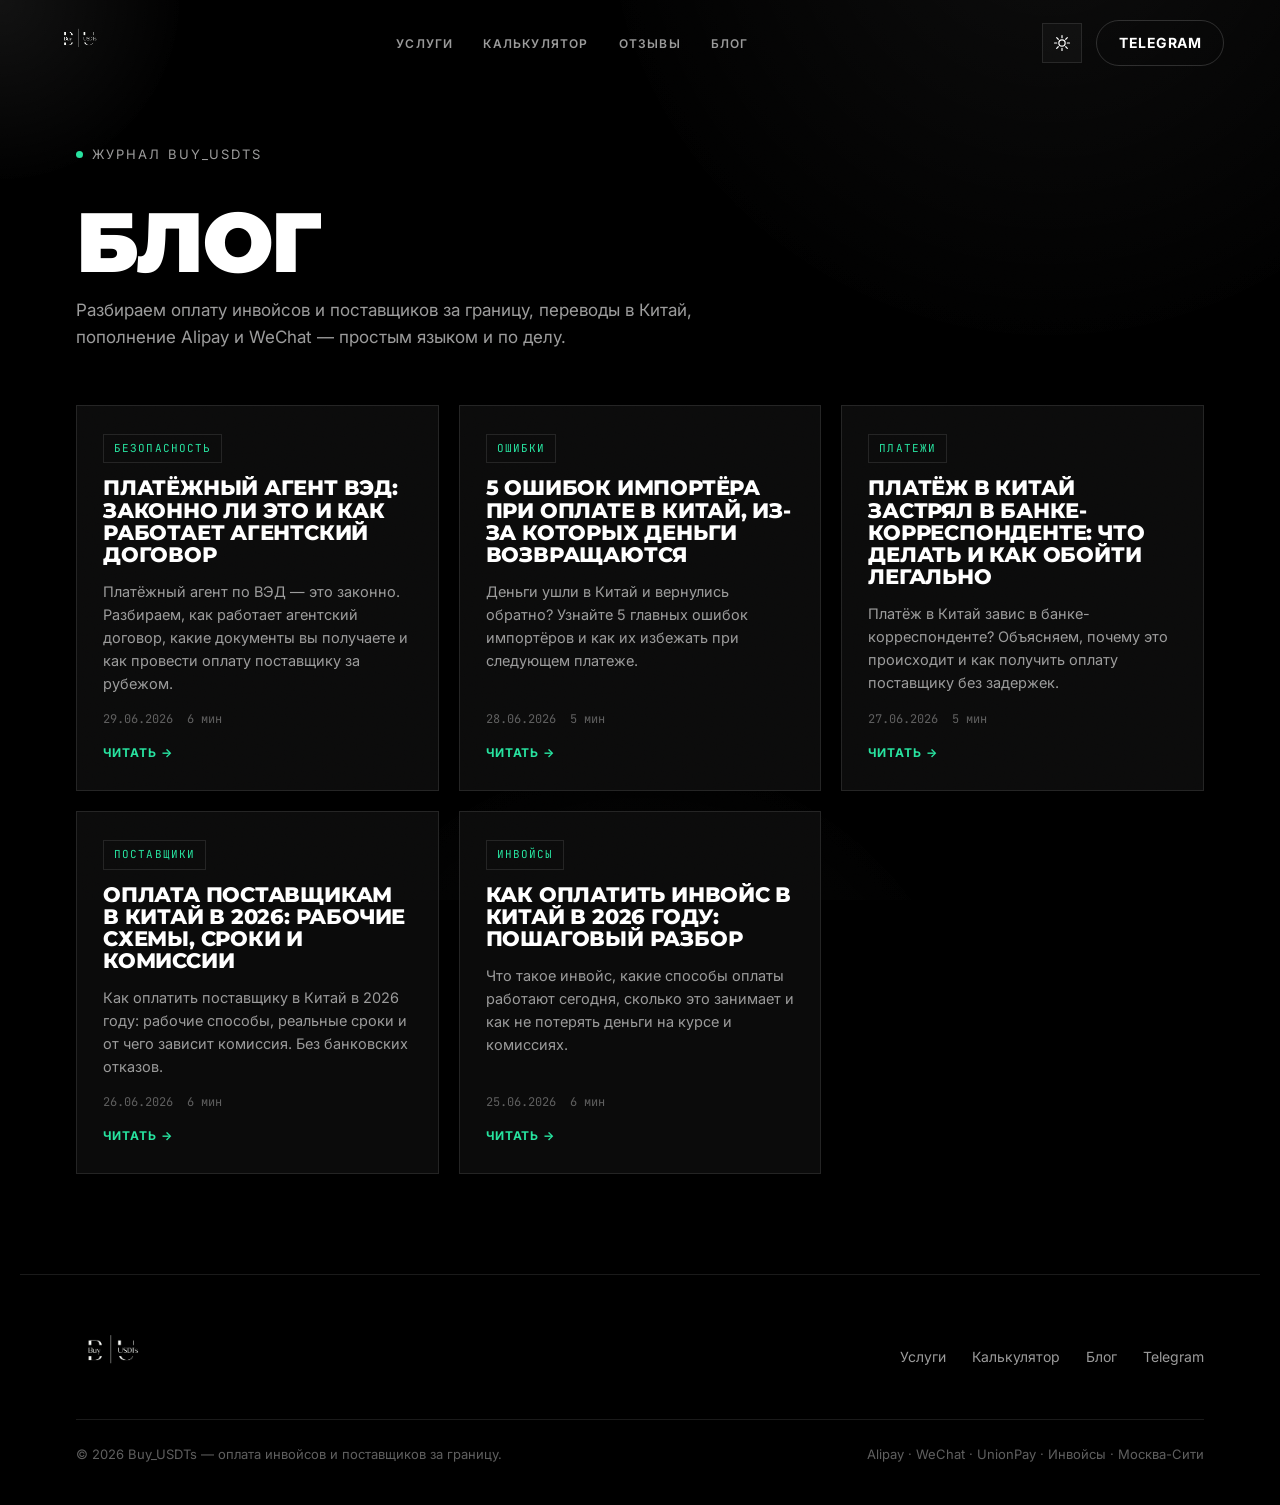
==== commit 16445b55: "blog: новая статья (2026-06-29)" ====
--- a/blog.html
+++ b/blog.html
@@ -7,6 +7,7 @@
 <meta name="description" content="Статьи Buy_USDTs: как оплачивать инвойсы за границу, платить поставщикам в Китай, пополнять Alipay и WeChat. Практические гайды простым языком." />
 <meta name="keywords" content="оплата инвойсов, оплата поставщикам, оплата в Китай, пополнение Alipay, пополнение WeChat, международные переводы, блог" />
 <link rel="canonical" href="https://buyusdtinvoice.ru/blog.html" />
+<link rel="alternate" type="application/rss+xml" title="Блог Buy_USDTs" href="/rss.xml" />
 <meta name="robots" content="index, follow, max-image-preview:large" />
 <meta name="theme-color" content="#000000" />
 <meta property="og:type" content="website" />
@@ -65,6 +66,13 @@
 
   <div class="blog-grid" id="blogGrid">
     <!-- ARTICLES:START -->
+    <a class="post-card reveal" href="blog/platezhnyy-agent-zakonno.html">
+      <span class="tag">Безопасность</span>
+      <h2>Платёжный агент ВЭД: законно ли это и как работает агентский договор</h2>
+      <p>Платёжный агент по ВЭД — это законно. Разбираем, как работает агентский договор, какие документы вы получаете и как провести оплату поставщику за рубежом.</p>
+      <div class="post-meta"><time>29.06.2026</time><span>6 мин</span></div>
+      <span class="post-card__more">Читать →</span>
+    </a>
     <a class="post-card reveal" href="blog/oshibki-importera-oplata-kitay.html">
       <span class="tag">Ошибки</span>
       <h2>5 ошибок импортёра при оплате в Китай, из-за которых деньги возвращаются</h2>
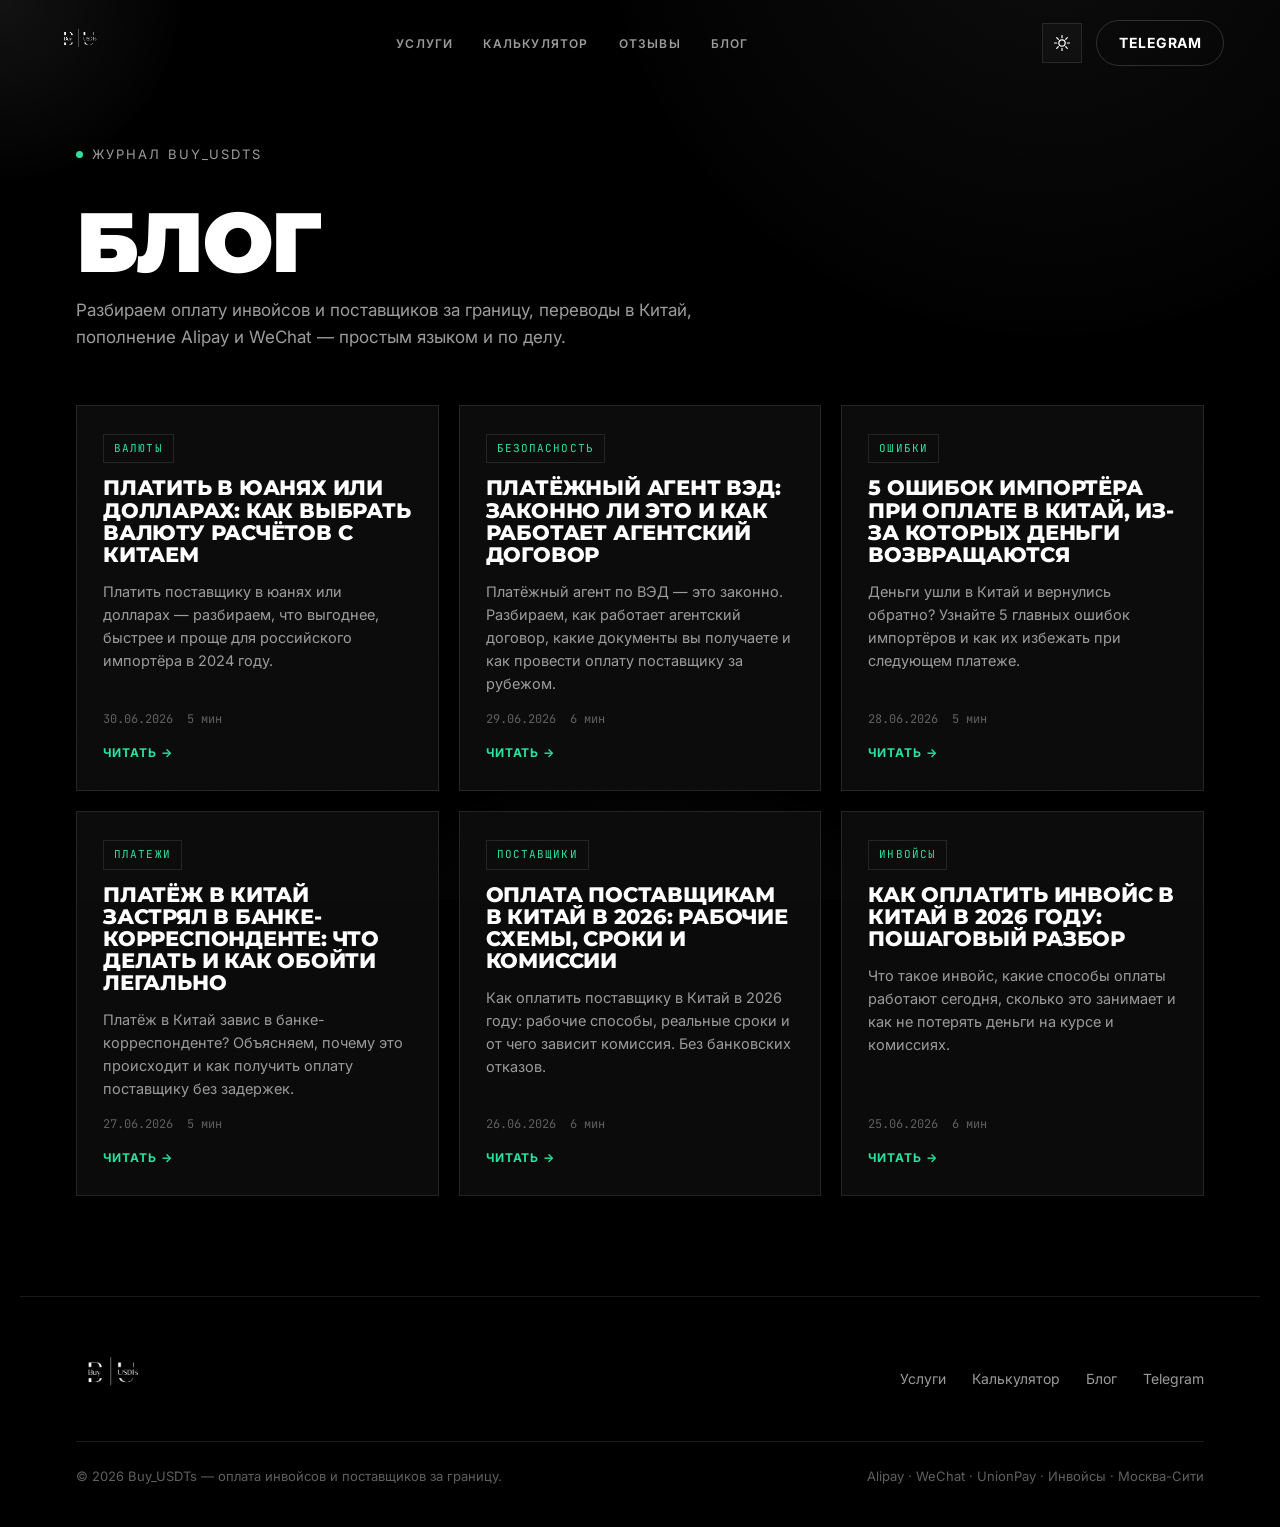
==== commit 9b0707c0: "blog: новая статья (2026-06-30)" ====
--- a/blog.html
+++ b/blog.html
@@ -66,6 +66,13 @@
 
   <div class="blog-grid" id="blogGrid">
     <!-- ARTICLES:START -->
+    <a class="post-card reveal" href="blog/yuani-dollary-vybor.html">
+      <span class="tag">Валюты</span>
+      <h2>Платить в юанях или долларах: как выбрать валюту расчётов с Китаем</h2>
+      <p>Платить поставщику в юанях или долларах — разбираем, что выгоднее, быстрее и проще для российского импортёра в 2024 году.</p>
+      <div class="post-meta"><time>30.06.2026</time><span>5 мин</span></div>
+      <span class="post-card__more">Читать →</span>
+    </a>
     <a class="post-card reveal" href="blog/platezhnyy-agent-zakonno.html">
       <span class="tag">Безопасность</span>
       <h2>Платёжный агент ВЭД: законно ли это и как работает агентский договор</h2>
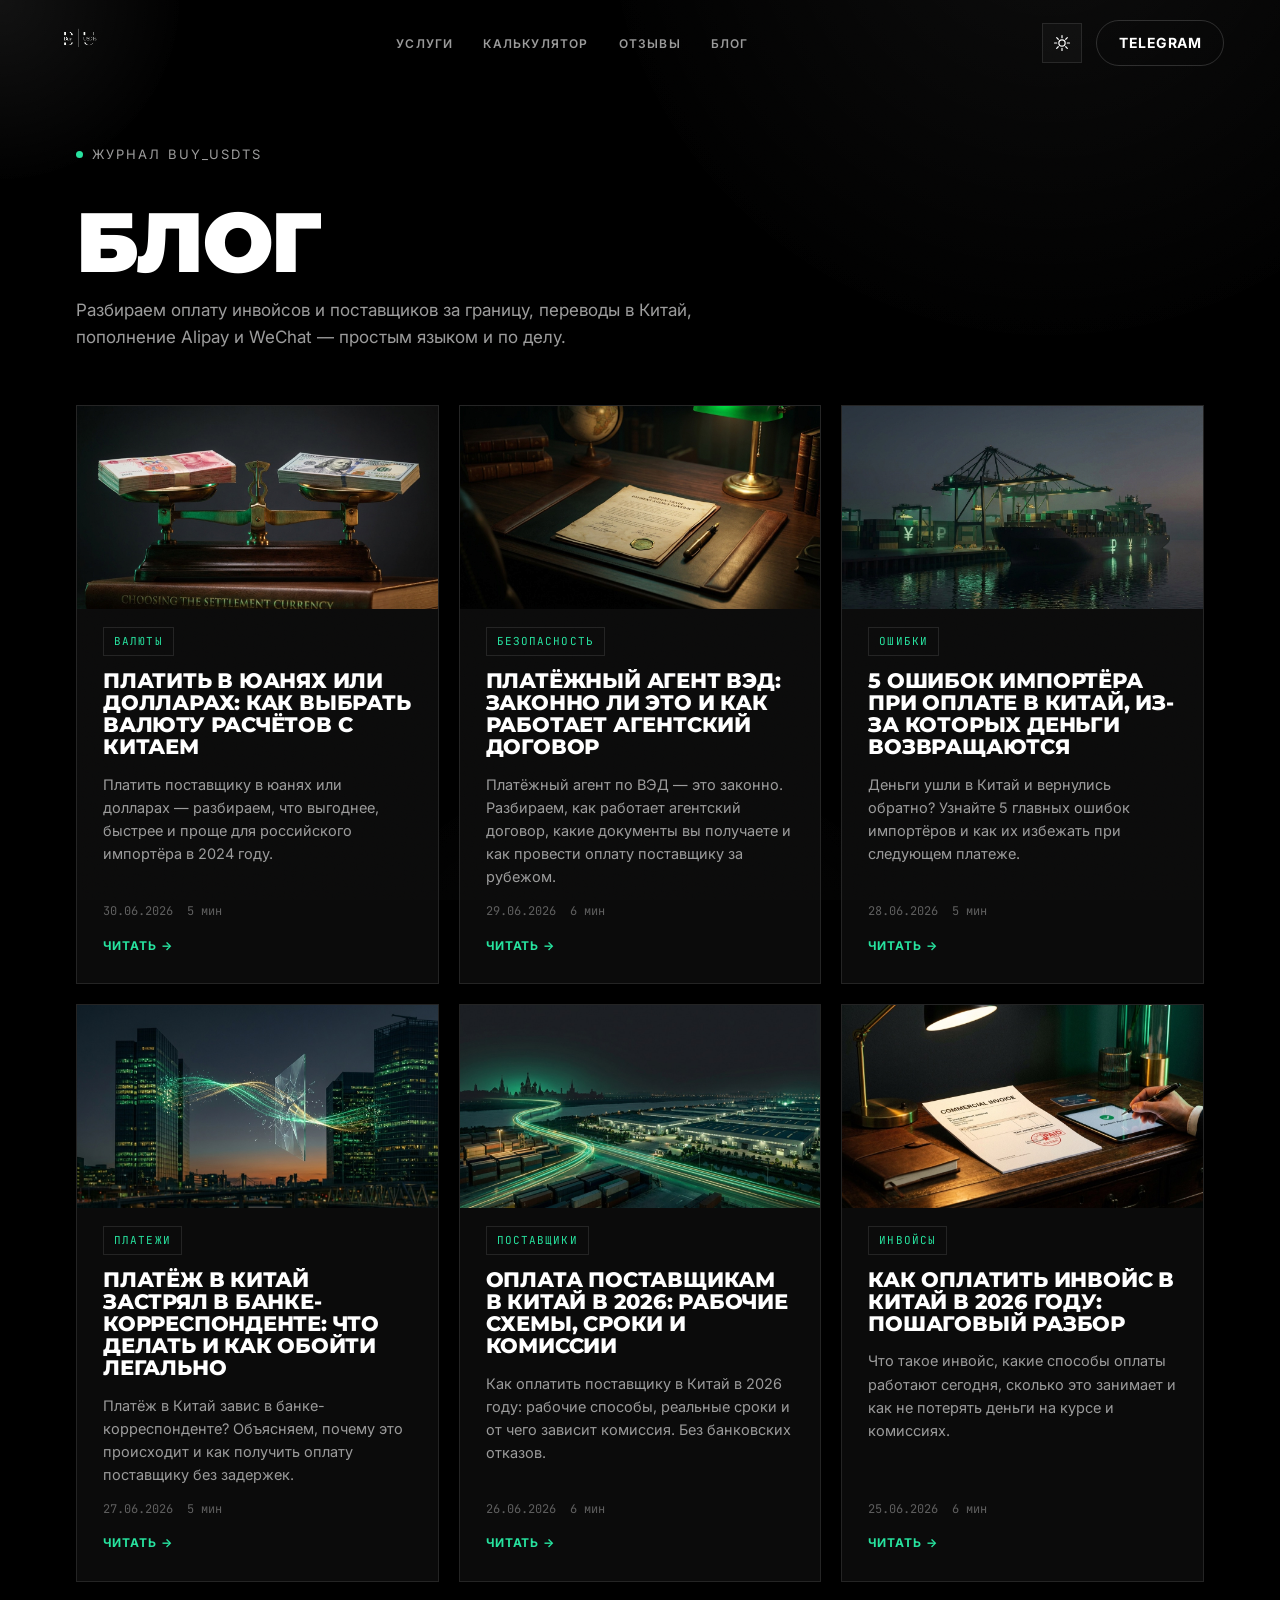
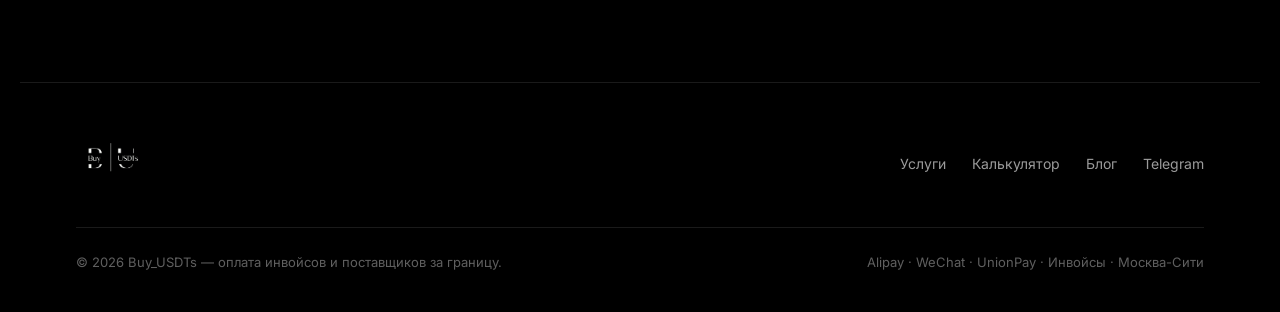
==== commit b816e126: "Блог: AI-обложки к статьям (Nano Banana Pro) - 6 обложек 16:9 в blog/img/ + default.jpg (фолбэк для " ====
--- a/blog.html
+++ b/blog.html
@@ -67,6 +67,7 @@
   <div class="blog-grid" id="blogGrid">
     <!-- ARTICLES:START -->
     <a class="post-card reveal" href="blog/yuani-dollary-vybor.html">
+      <img class="post-card__img" src="/blog/img/yuani-dollary-vybor.jpg" alt="" loading="lazy" onerror="this.onerror=null;this.src='/blog/img/default.jpg'" />
       <span class="tag">Валюты</span>
       <h2>Платить в юанях или долларах: как выбрать валюту расчётов с Китаем</h2>
       <p>Платить поставщику в юанях или долларах — разбираем, что выгоднее, быстрее и проще для российского импортёра в 2024 году.</p>
@@ -74,6 +75,7 @@
       <span class="post-card__more">Читать →</span>
     </a>
     <a class="post-card reveal" href="blog/platezhnyy-agent-zakonno.html">
+      <img class="post-card__img" src="/blog/img/platezhnyy-agent-zakonno.jpg" alt="" loading="lazy" onerror="this.onerror=null;this.src='/blog/img/default.jpg'" />
       <span class="tag">Безопасность</span>
       <h2>Платёжный агент ВЭД: законно ли это и как работает агентский договор</h2>
       <p>Платёжный агент по ВЭД — это законно. Разбираем, как работает агентский договор, какие документы вы получаете и как провести оплату поставщику за рубежом.</p>
@@ -81,6 +83,7 @@
       <span class="post-card__more">Читать →</span>
     </a>
     <a class="post-card reveal" href="blog/oshibki-importera-oplata-kitay.html">
+      <img class="post-card__img" src="/blog/img/oshibki-importera-oplata-kitay.jpg" alt="" loading="lazy" onerror="this.onerror=null;this.src='/blog/img/default.jpg'" />
       <span class="tag">Ошибки</span>
       <h2>5 ошибок импортёра при оплате в Китай, из-за которых деньги возвращаются</h2>
       <p>Деньги ушли в Китай и вернулись обратно? Узнайте 5 главных ошибок импортёров и как их избежать при следующем платеже.</p>
@@ -88,6 +91,7 @@
       <span class="post-card__more">Читать →</span>
     </a>
     <a class="post-card reveal" href="blog/platezh-zastryal-v-banke.html">
+      <img class="post-card__img" src="/blog/img/platezh-zastryal-v-banke.jpg" alt="" loading="lazy" onerror="this.onerror=null;this.src='/blog/img/default.jpg'" />
       <span class="tag">Платежи</span>
       <h2>Платёж в Китай застрял в банке-корреспонденте: что делать и как обойти легально</h2>
       <p>Платёж в Китай завис в банке-корреспонденте? Объясняем, почему это происходит и как получить оплату поставщику без задержек.</p>
@@ -95,6 +99,7 @@
       <span class="post-card__more">Читать →</span>
     </a>
     <a class="post-card reveal" href="blog/oplata-postavshchikam-v-kitay.html">
+      <img class="post-card__img" src="/blog/img/oplata-postavshchikam-v-kitay.jpg" alt="" loading="lazy" onerror="this.onerror=null;this.src='/blog/img/default.jpg'" />
       <span class="tag">Поставщики</span>
       <h2>Оплата поставщикам в Китай в 2026: рабочие схемы, сроки и комиссии</h2>
       <p>Как оплатить поставщику в Китай в 2026 году: рабочие способы, реальные сроки и от чего зависит комиссия. Без банковских отказов.</p>
@@ -102,6 +107,7 @@
       <span class="post-card__more">Читать →</span>
     </a>
     <a class="post-card reveal" href="blog/oplata-invoysov-v-kitay.html">
+      <img class="post-card__img" src="/blog/img/oplata-invoysov-v-kitay.jpg" alt="" loading="lazy" onerror="this.onerror=null;this.src='/blog/img/default.jpg'" />
       <span class="tag">Инвойсы</span>
       <h2>Как оплатить инвойс в Китай в 2026 году: пошаговый разбор</h2>
       <p>Что такое инвойс, какие способы оплаты работают сегодня, сколько это занимает и как не потерять деньги на курсе и комиссиях.</p>
--- a/styles.css
+++ b/styles.css
@@ -763,6 +763,7 @@
   font-size:21px;line-height:1.05;letter-spacing:-.01em}
 .post-card p{color:var(--muted);font-size:14.5px;flex:1;margin:0}
 .post-card__more{color:var(--pen);font-weight:700;text-transform:uppercase;font-size:12px;letter-spacing:.08em}
+.post-card__img{width:calc(100% + 52px);margin:-28px -26px 4px;aspect-ratio:16/9;object-fit:cover;display:block}
 .post-meta{display:flex;gap:14px;font-size:12px;color:var(--muted-2);font-family:"JetBrains Mono",monospace}
 
 .tag{display:inline-block;width:max-content;font-family:"JetBrains Mono",monospace;font-size:11px;
@@ -773,6 +774,7 @@
 .article__back{color:var(--muted);font-size:13px;text-transform:uppercase;letter-spacing:.08em;transition:color .3s}
 .article__back:hover{color:var(--pen)}
 .article__head{padding:24px 0 28px;border-bottom:1px solid var(--line-soft);margin-bottom:32px}
+.article__cover{width:100%;aspect-ratio:16/9;object-fit:cover;border-radius:14px;display:block;margin:18px 0 4px}
 .article__head h1{font-family:"Montserrat",sans-serif;font-weight:900;text-transform:uppercase;
   font-size:clamp(28px,4.4vw,50px);line-height:1;letter-spacing:-.02em;margin:14px 0 16px}
 .article__body{font-size:17px;line-height:1.78;color:var(--text)}
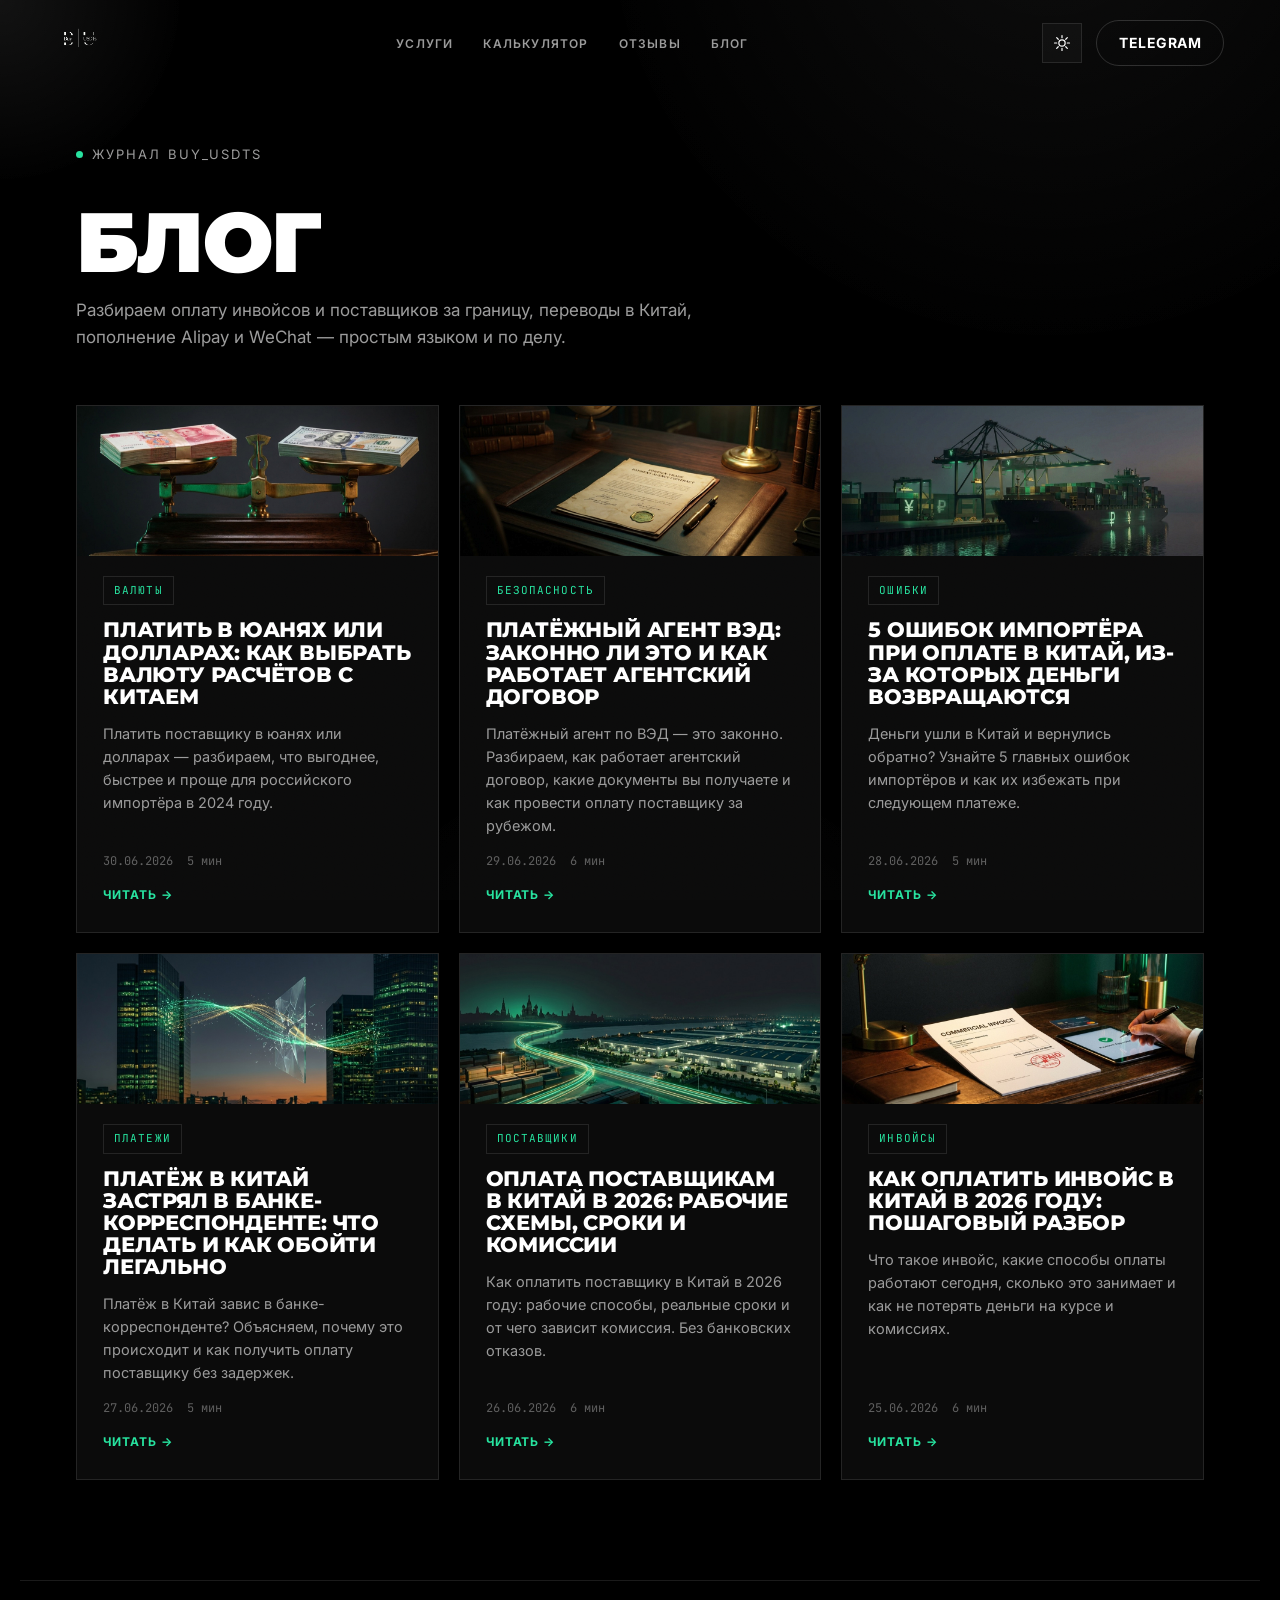
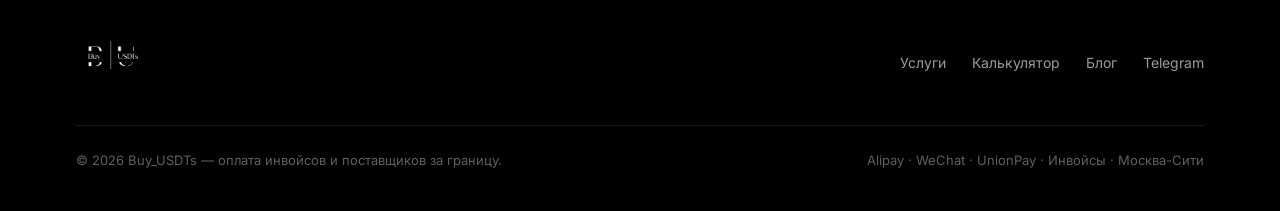
==== commit 914231ad: "Кэш-бастинг CSS (?v=) — чтобы браузер подтянул свежие стили карточек Co-Authored-By: Claude Opus 4.8" ====
--- a/blog.html
+++ b/blog.html
@@ -22,7 +22,7 @@
 <link rel="preconnect" href="https://fonts.googleapis.com" />
 <link rel="preconnect" href="https://fonts.gstatic.com" crossorigin />
 <link href="https://fonts.googleapis.com/css2?family=Inter:wght@300;400;500;600;700&family=Montserrat:wght@600;700;800;900&family=Caveat:wght@500;600;700&family=JetBrains+Mono:wght@400;500&display=swap" rel="stylesheet" />
-<link rel="stylesheet" href="styles.css" />
+<link rel="stylesheet" href="styles.css?v=20260701b" />
 <!-- Yandex.Metrika counter -->
 <script type="text/javascript">
    (function(m,e,t,r,i,k,a){m[i]=m[i]||function(){(m[i].a=m[i].a||[]).push(arguments)};m[i].l=1*new Date();for(var j=0;j<document.scripts.length;j++){if(document.scripts[j].src===r){return;}}k=e.createElement(t),a=e.getElementsByTagName(t)[0],k.async=1,k.src=r,a.parentNode.insertBefore(k,a)})(window,document,'script','https://mc.yandex.ru/metrika/tag.js?id=110149275','ym');
--- a/styles.css
+++ b/styles.css
@@ -753,17 +753,17 @@
 .blog-hero p{color:var(--muted);max-width:56ch;margin-top:16px;font-size:17px}
 
 .blog-grid{max-width:var(--maxw);margin:0 auto;padding:30px clamp(18px,5vw,56px) 100px;
-  display:grid;grid-template-columns:repeat(3,1fr);gap:20px}
-@media(max-width:900px){.blog-grid{grid-template-columns:repeat(2,1fr)}}
-@media(max-width:560px){.blog-grid{grid-template-columns:1fr}}
-.post-card{display:flex;flex-direction:column;gap:14px;padding:28px 26px;text-decoration:none;color:inherit;
+  display:grid;grid-template-columns:repeat(3,minmax(0,1fr));gap:20px}
+@media(max-width:900px){.blog-grid{grid-template-columns:repeat(2,minmax(0,1fr))}}
+@media(max-width:560px){.blog-grid{grid-template-columns:minmax(0,1fr)}}
+.post-card{display:flex;flex-direction:column;gap:14px;padding:28px 26px;text-decoration:none;color:inherit;min-width:0;
   border:1px solid var(--line-soft);background:var(--panel);transition:transform .45s var(--ease),border-color .45s}
 .post-card:hover{transform:translateY(-5px);border-color:var(--line)}
 .post-card h2{font-family:"Montserrat",sans-serif;font-weight:800;text-transform:uppercase;
   font-size:21px;line-height:1.05;letter-spacing:-.01em}
 .post-card p{color:var(--muted);font-size:14.5px;flex:1;margin:0}
 .post-card__more{color:var(--pen);font-weight:700;text-transform:uppercase;font-size:12px;letter-spacing:.08em}
-.post-card__img{width:calc(100% + 52px);margin:-28px -26px 4px;aspect-ratio:16/9;object-fit:cover;display:block}
+.post-card__img{width:calc(100% + 52px);max-width:none;margin:-28px -26px 6px;height:150px;object-fit:cover;display:block}
 .post-meta{display:flex;gap:14px;font-size:12px;color:var(--muted-2);font-family:"JetBrains Mono",monospace}
 
 .tag{display:inline-block;width:max-content;font-family:"JetBrains Mono",monospace;font-size:11px;
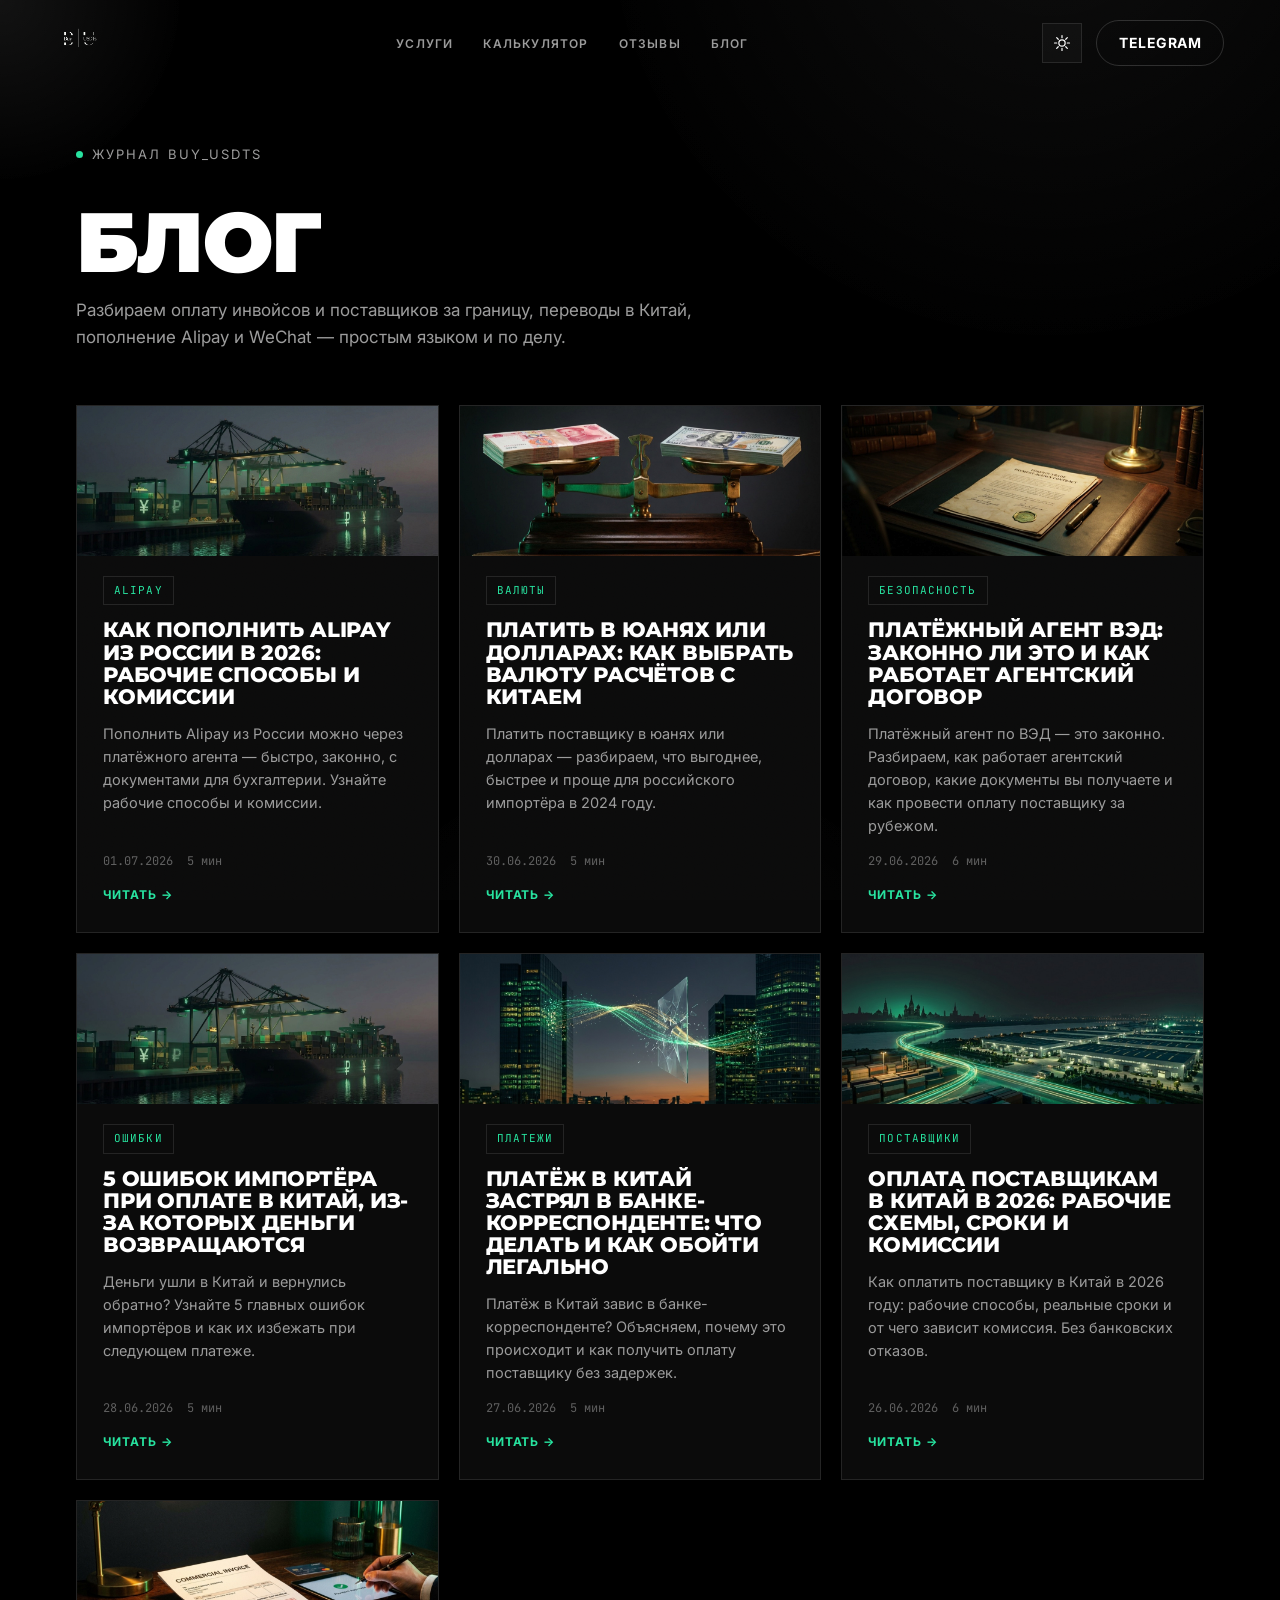
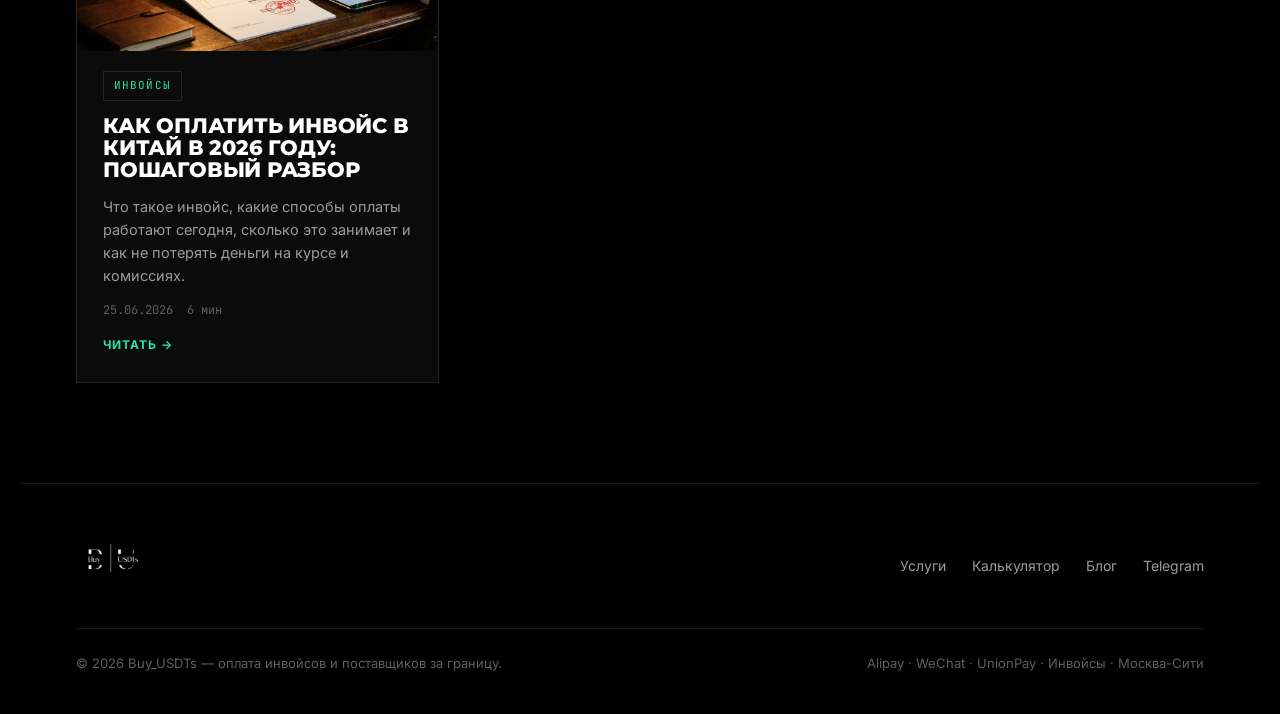
==== commit d065780a: "blog: новая статья (2026-07-01)" ====
--- a/blog.html
+++ b/blog.html
@@ -66,6 +66,14 @@
 
   <div class="blog-grid" id="blogGrid">
     <!-- ARTICLES:START -->
+    <a class="post-card reveal" href="blog/kak-popolnit-alipay.html">
+      <img class="post-card__img" src="/blog/img/kak-popolnit-alipay.jpg" alt="" loading="lazy" onerror="this.onerror=null;this.src='/blog/img/default.jpg'" />
+      <span class="tag">Alipay</span>
+      <h2>Как пополнить Alipay из России в 2026: рабочие способы и комиссии</h2>
+      <p>Пополнить Alipay из России можно через платёжного агента — быстро, законно, с документами для бухгалтерии. Узнайте рабочие способы и комиссии.</p>
+      <div class="post-meta"><time>01.07.2026</time><span>5 мин</span></div>
+      <span class="post-card__more">Читать →</span>
+    </a>
     <a class="post-card reveal" href="blog/yuani-dollary-vybor.html">
       <img class="post-card__img" src="/blog/img/yuani-dollary-vybor.jpg" alt="" loading="lazy" onerror="this.onerror=null;this.src='/blog/img/default.jpg'" />
       <span class="tag">Валюты</span>
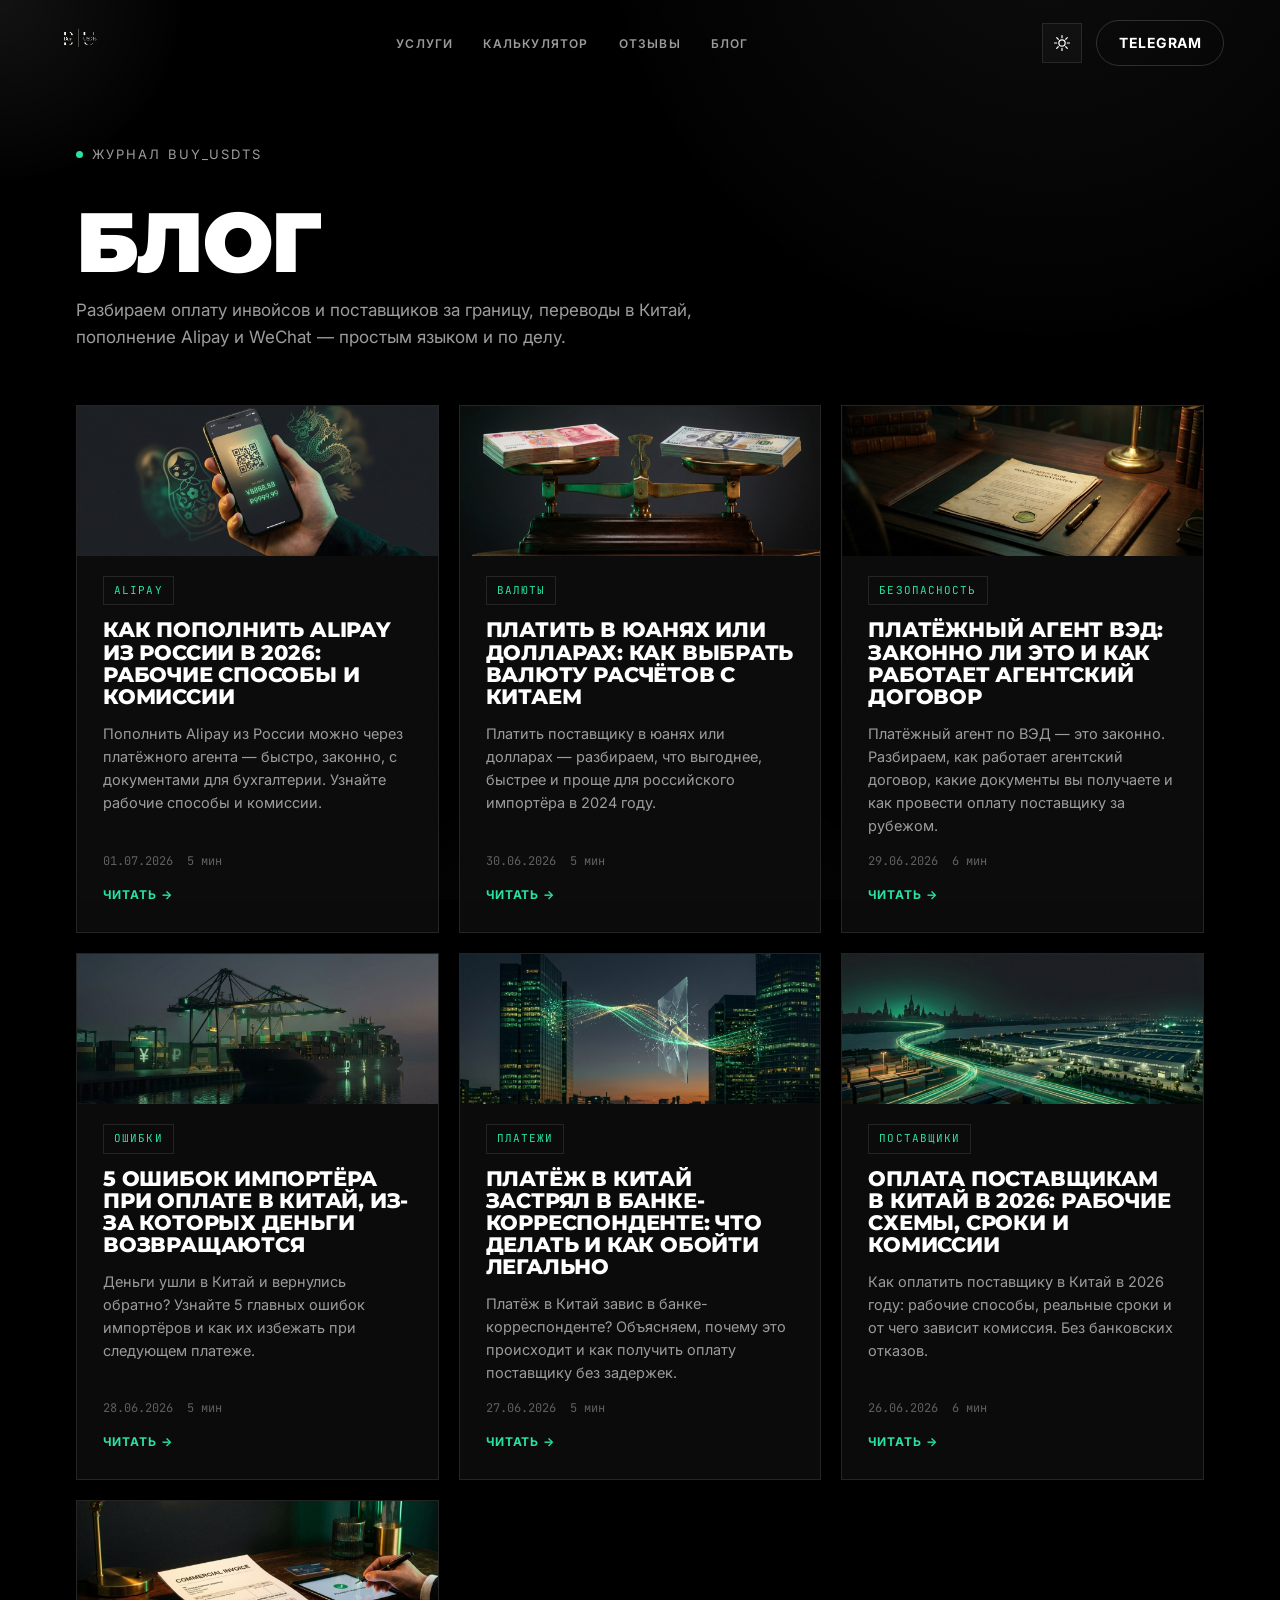
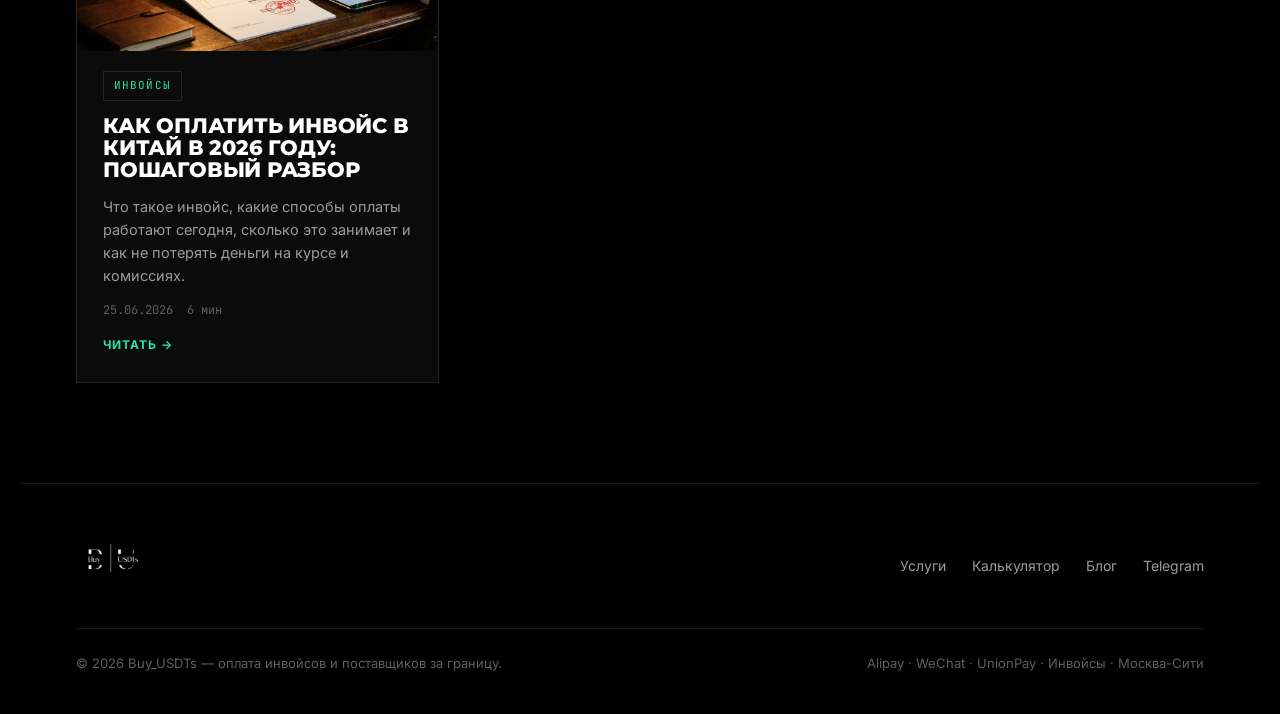
==== commit df898991: "SEO: смягчение крипто-подачи главной + блок доверия + чистка sitemap - главная: title/description/ke" ====
--- a/blog.html
+++ b/blog.html
@@ -22,7 +22,7 @@
 <link rel="preconnect" href="https://fonts.googleapis.com" />
 <link rel="preconnect" href="https://fonts.gstatic.com" crossorigin />
 <link href="https://fonts.googleapis.com/css2?family=Inter:wght@300;400;500;600;700&family=Montserrat:wght@600;700;800;900&family=Caveat:wght@500;600;700&family=JetBrains+Mono:wght@400;500&display=swap" rel="stylesheet" />
-<link rel="stylesheet" href="styles.css?v=20260701b" />
+<link rel="stylesheet" href="styles.css?v=20260701c" />
 <!-- Yandex.Metrika counter -->
 <script type="text/javascript">
    (function(m,e,t,r,i,k,a){m[i]=m[i]||function(){(m[i].a=m[i].a||[]).push(arguments)};m[i].l=1*new Date();for(var j=0;j<document.scripts.length;j++){if(document.scripts[j].src===r){return;}}k=e.createElement(t),a=e.getElementsByTagName(t)[0],k.async=1,k.src=r,a.parentNode.insertBefore(k,a)})(window,document,'script','https://mc.yandex.ru/metrika/tag.js?id=110149275','ym');
--- a/styles.css
+++ b/styles.css
@@ -485,6 +485,9 @@
 .footer__nap{display:flex;flex-wrap:wrap;align-items:center;gap:8px 22px;padding:22px 0 4px;font-style:normal}
 .footer__nap a{color:var(--gold-hi);font-weight:600}
 .footer__nap span{font-size:13.5px;color:var(--muted)}
+.footer__trust{display:flex;flex-wrap:wrap;gap:8px 20px;padding:16px 0 4px;border-top:1px solid var(--line-soft);margin-top:14px}
+.footer__trust span{font-size:12.5px;color:var(--muted-2)}
+.footer__trust a{color:var(--gold-hi);font-weight:600}
 
 /* ---------- CTA ---------- */
 .cta{max-width:var(--maxw);margin:0 auto;padding:0 clamp(18px,5vw,56px) clamp(80px,12vw,130px)}
